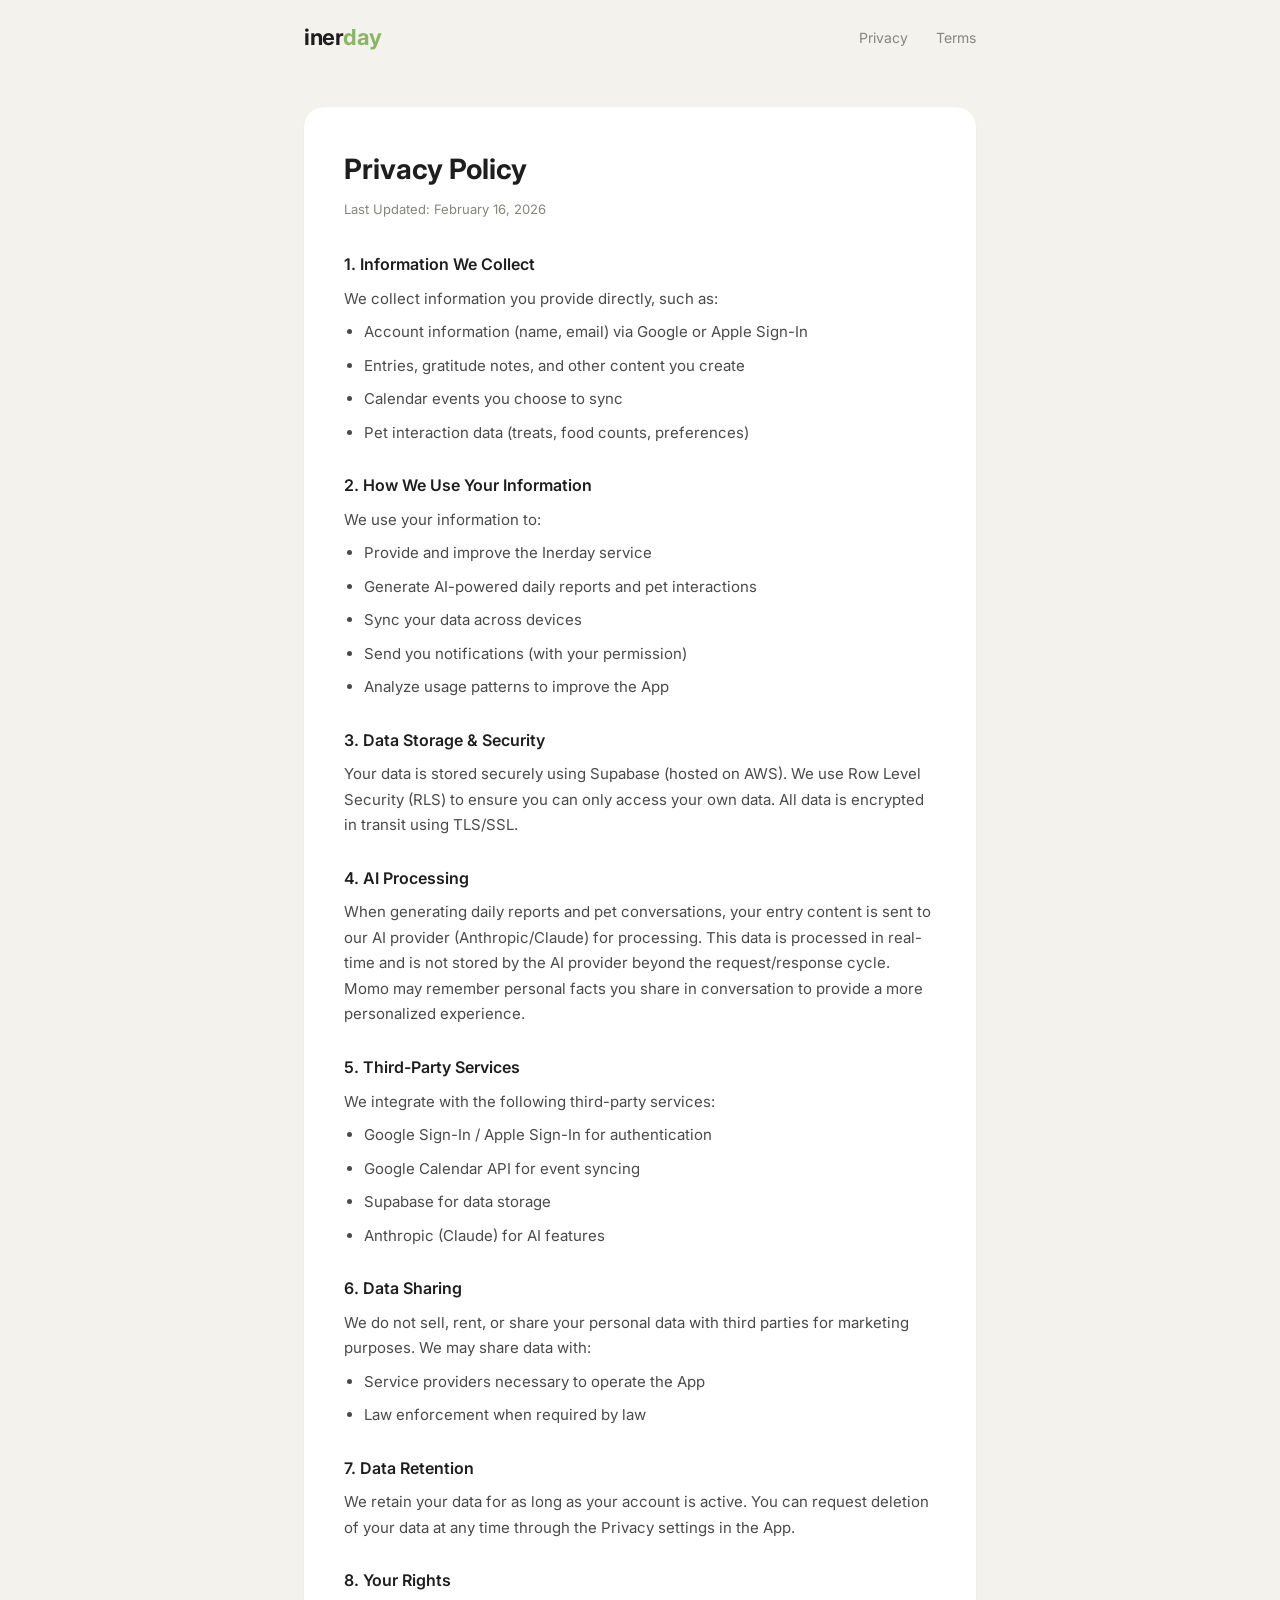
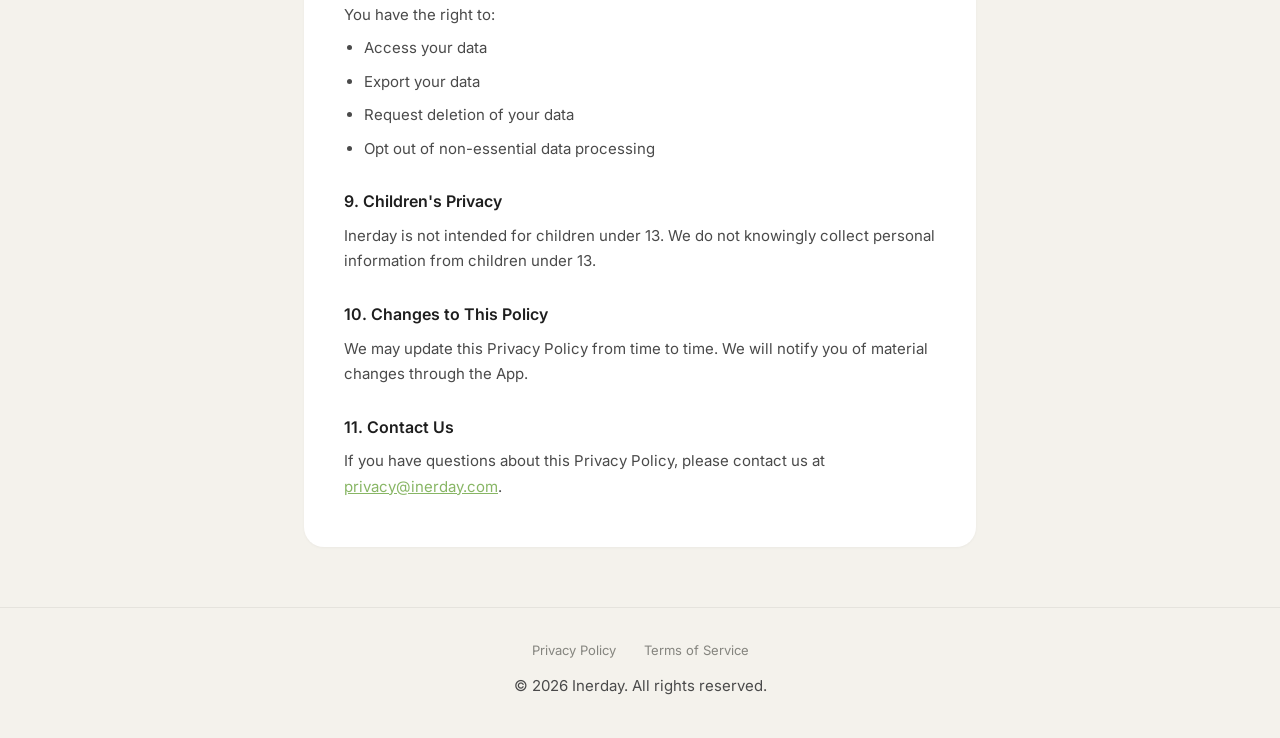
==== privacy.html @ 54167982 "3 html" ====
<!DOCTYPE html>
<html lang="en">
<head>
  <meta charset="UTF-8">
  <meta name="viewport" content="width=device-width, initial-scale=1.0">
  <title>Privacy Policy — Inerday</title>
  <link rel="preconnect" href="https://fonts.googleapis.com">
  <link rel="preconnect" href="https://fonts.gstatic.com" crossorigin>
  <link href="https://fonts.googleapis.com/css2?family=Inter:wght@400;500;600;700&display=swap" rel="stylesheet">
  <style>
    * { margin: 0; padding: 0; box-sizing: border-box; }
    body {
      font-family: 'Inter', -apple-system, BlinkMacSystemFont, sans-serif;
      background: #F4F2EC;
      color: #1E1E1E;
      line-height: 1.6;
    }
    .container { max-width: 720px; margin: 0 auto; padding: 0 24px; }
    nav {
      padding: 20px 0;
      display: flex;
      align-items: center;
      justify-content: space-between;
    }
    .logo {
      font-size: 22px;
      font-weight: 700;
      color: #1E1E1E;
      text-decoration: none;
      letter-spacing: -0.5px;
    }
    .logo span { color: #88B665; }
    nav a.nav-link {
      font-size: 14px;
      color: #85857F;
      text-decoration: none;
      margin-left: 24px;
      transition: color 0.2s;
    }
    nav a.nav-link:hover { color: #1E1E1E; }
    .content {
      background: #fff;
      border-radius: 20px;
      padding: 40px;
      margin: 32px 0 60px;
      box-shadow: 0 1px 3px rgba(0,0,0,0.04);
    }
    h1 {
      font-size: 28px;
      font-weight: 700;
      margin-bottom: 6px;
    }
    .updated {
      font-size: 13px;
      color: #85857F;
      margin-bottom: 32px;
    }
    h2 {
      font-size: 16px;
      font-weight: 600;
      margin-top: 28px;
      margin-bottom: 8px;
    }
    p, li {
      font-size: 15px;
      color: #4A4A4A;
      line-height: 1.7;
      margin-bottom: 8px;
    }
    ul {
      padding-left: 20px;
      margin-bottom: 8px;
    }
    footer {
      border-top: 1px solid #E5E3DD;
      padding: 32px 0;
      text-align: center;
      color: #85857F;
      font-size: 13px;
    }
    footer a {
      color: #85857F;
      text-decoration: none;
      margin: 0 12px;
      transition: color 0.2s;
    }
    footer a:hover { color: #1E1E1E; }
    .footer-links { margin-bottom: 12px; }
    @media (max-width: 600px) {
      .content { padding: 24px; }
      h1 { font-size: 24px; }
    }
  </style>
</head>
<body>
  <div class="container">
    <nav>
      <a href="/" class="logo">iner<span>day</span></a>
      <div>
        <a href="/privacy.html" class="nav-link">Privacy</a>
        <a href="/terms.html" class="nav-link">Terms</a>
      </div>
    </nav>

    <div class="content">
      <h1>Privacy Policy</h1>
      <p class="updated">Last Updated: February 16, 2026</p>

      <h2>1. Information We Collect</h2>
      <p>We collect information you provide directly, such as:</p>
      <ul>
        <li>Account information (name, email) via Google or Apple Sign-In</li>
        <li>Entries, gratitude notes, and other content you create</li>
        <li>Calendar events you choose to sync</li>
        <li>Pet interaction data (treats, food counts, preferences)</li>
      </ul>

      <h2>2. How We Use Your Information</h2>
      <p>We use your information to:</p>
      <ul>
        <li>Provide and improve the Inerday service</li>
        <li>Generate AI-powered daily reports and pet interactions</li>
        <li>Sync your data across devices</li>
        <li>Send you notifications (with your permission)</li>
        <li>Analyze usage patterns to improve the App</li>
      </ul>

      <h2>3. Data Storage &amp; Security</h2>
      <p>Your data is stored securely using Supabase (hosted on AWS). We use Row Level Security (RLS) to ensure you can only access your own data. All data is encrypted in transit using TLS/SSL.</p>

      <h2>4. AI Processing</h2>
      <p>When generating daily reports and pet conversations, your entry content is sent to our AI provider (Anthropic/Claude) for processing. This data is processed in real-time and is not stored by the AI provider beyond the request/response cycle. Momo may remember personal facts you share in conversation to provide a more personalized experience.</p>

      <h2>5. Third-Party Services</h2>
      <p>We integrate with the following third-party services:</p>
      <ul>
        <li>Google Sign-In / Apple Sign-In for authentication</li>
        <li>Google Calendar API for event syncing</li>
        <li>Supabase for data storage</li>
        <li>Anthropic (Claude) for AI features</li>
      </ul>

      <h2>6. Data Sharing</h2>
      <p>We do not sell, rent, or share your personal data with third parties for marketing purposes. We may share data with:</p>
      <ul>
        <li>Service providers necessary to operate the App</li>
        <li>Law enforcement when required by law</li>
      </ul>

      <h2>7. Data Retention</h2>
      <p>We retain your data for as long as your account is active. You can request deletion of your data at any time through the Privacy settings in the App.</p>

      <h2>8. Your Rights</h2>
      <p>You have the right to:</p>
      <ul>
        <li>Access your data</li>
        <li>Export your data</li>
        <li>Request deletion of your data</li>
        <li>Opt out of non-essential data processing</li>
      </ul>

      <h2>9. Children's Privacy</h2>
      <p>Inerday is not intended for children under 13. We do not knowingly collect personal information from children under 13.</p>

      <h2>10. Changes to This Policy</h2>
      <p>We may update this Privacy Policy from time to time. We will notify you of material changes through the App.</p>

      <h2>11. Contact Us</h2>
      <p>If you have questions about this Privacy Policy, please contact us at <a href="mailto:privacy@inerday.com" style="color:#88B665;">privacy@inerday.com</a>.</p>
    </div>
  </div>

  <footer>
    <div class="container">
      <div class="footer-links">
        <a href="/privacy.html">Privacy Policy</a>
        <a href="/terms.html">Terms of Service</a>
      </div>
      <p>&copy; 2026 Inerday. All rights reserved.</p>
    </div>
  </footer>
</body>
</html>
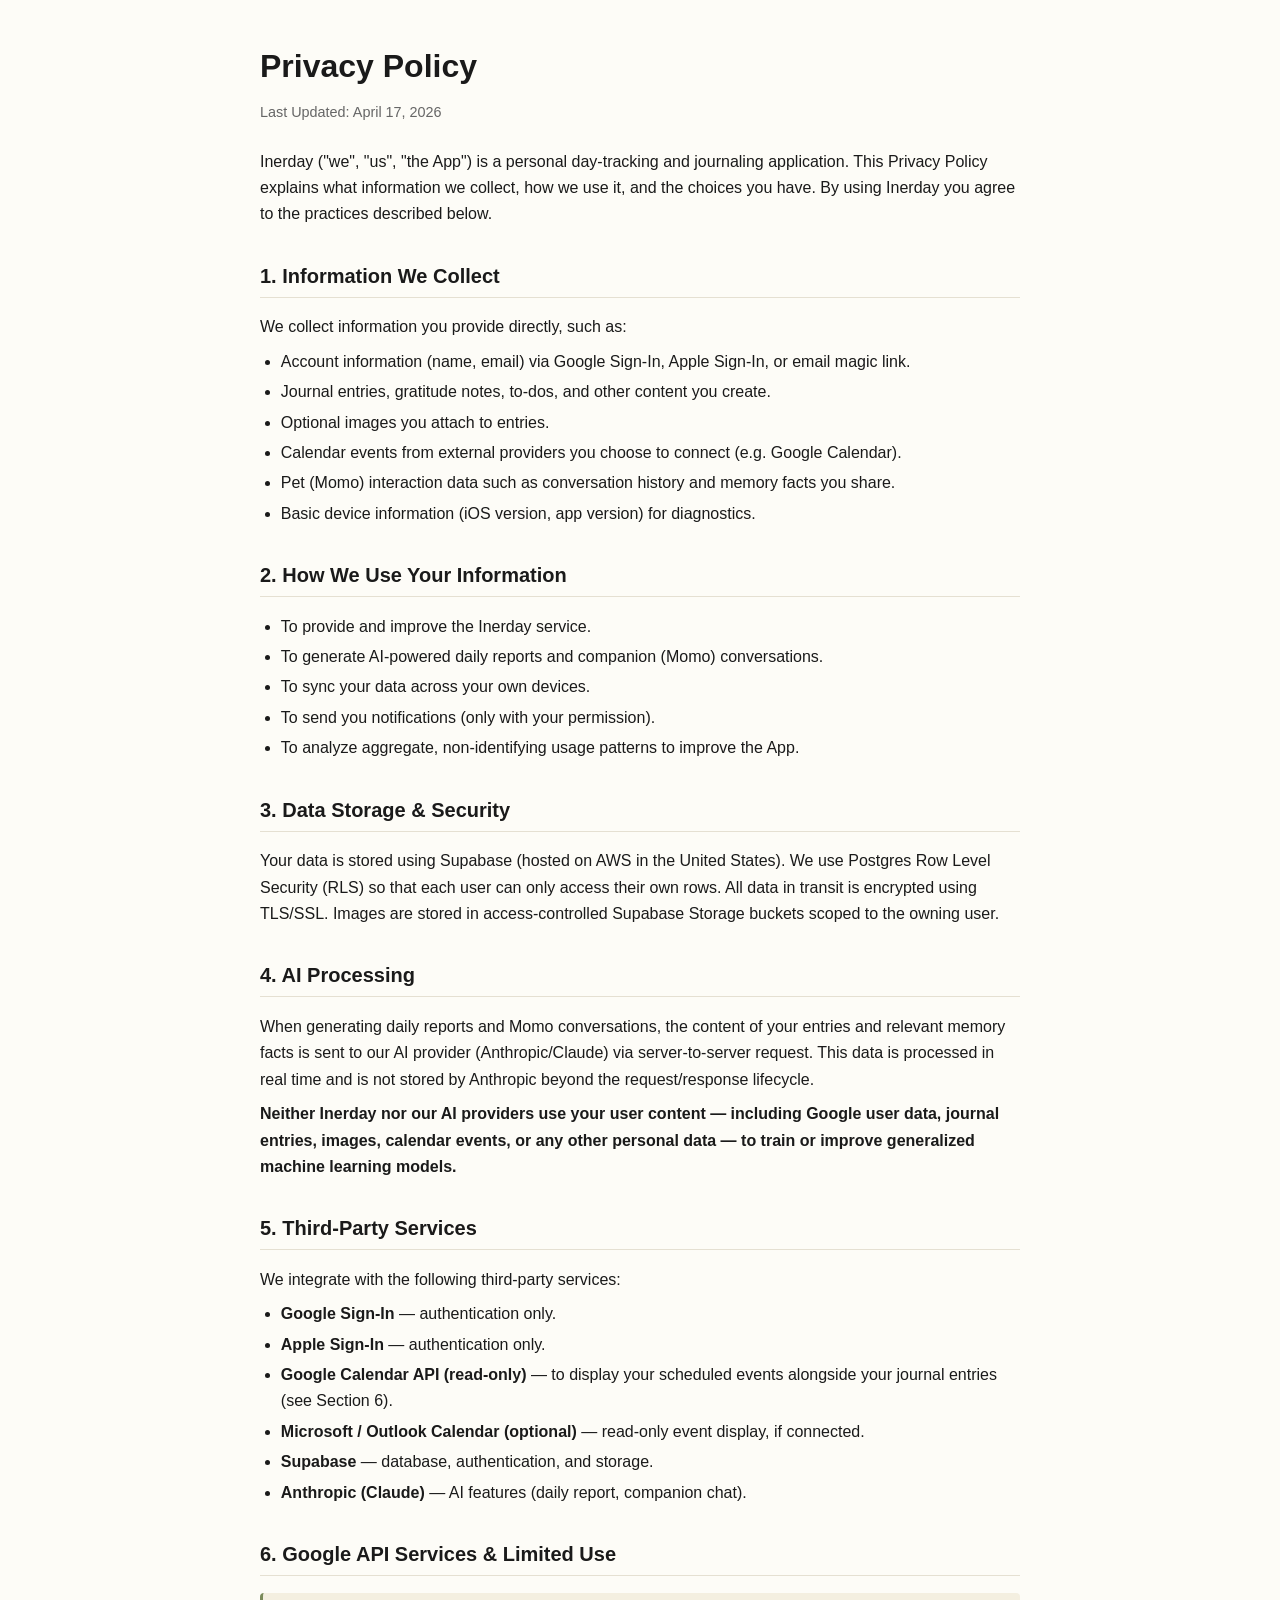
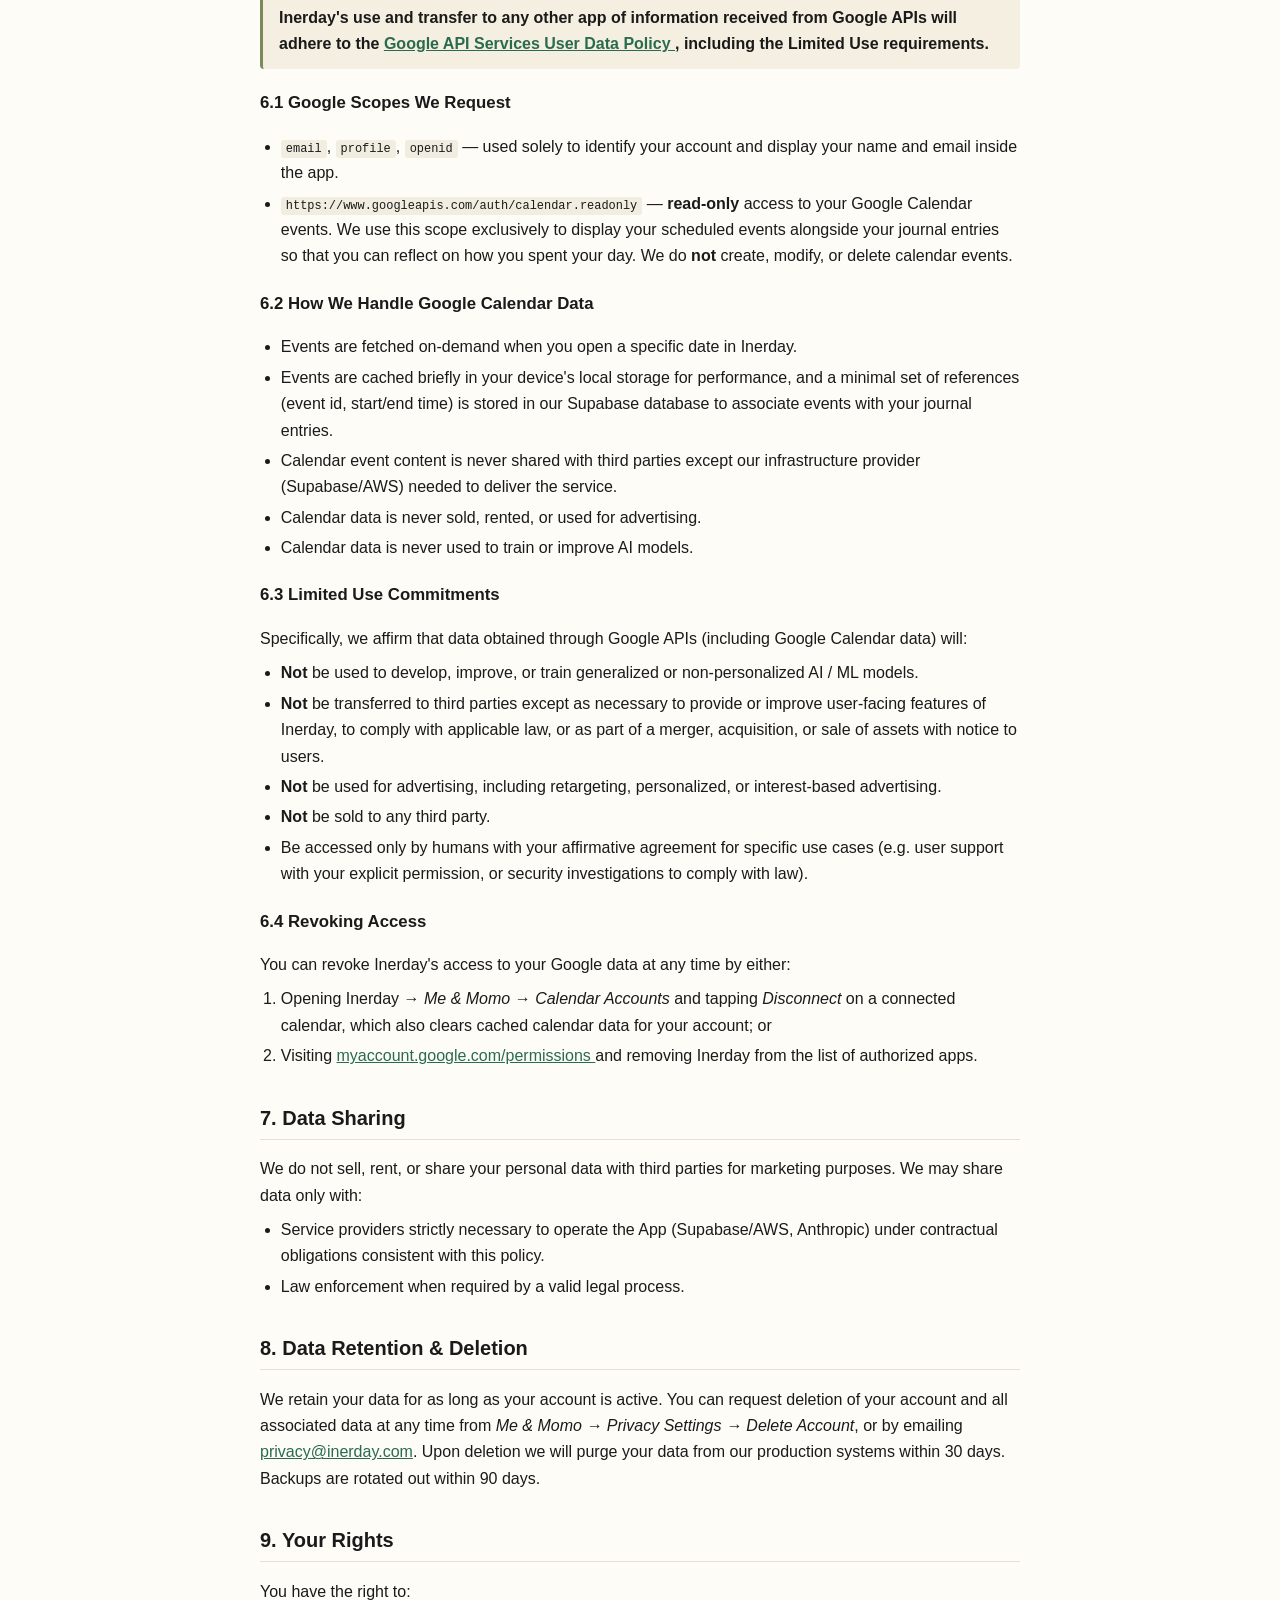
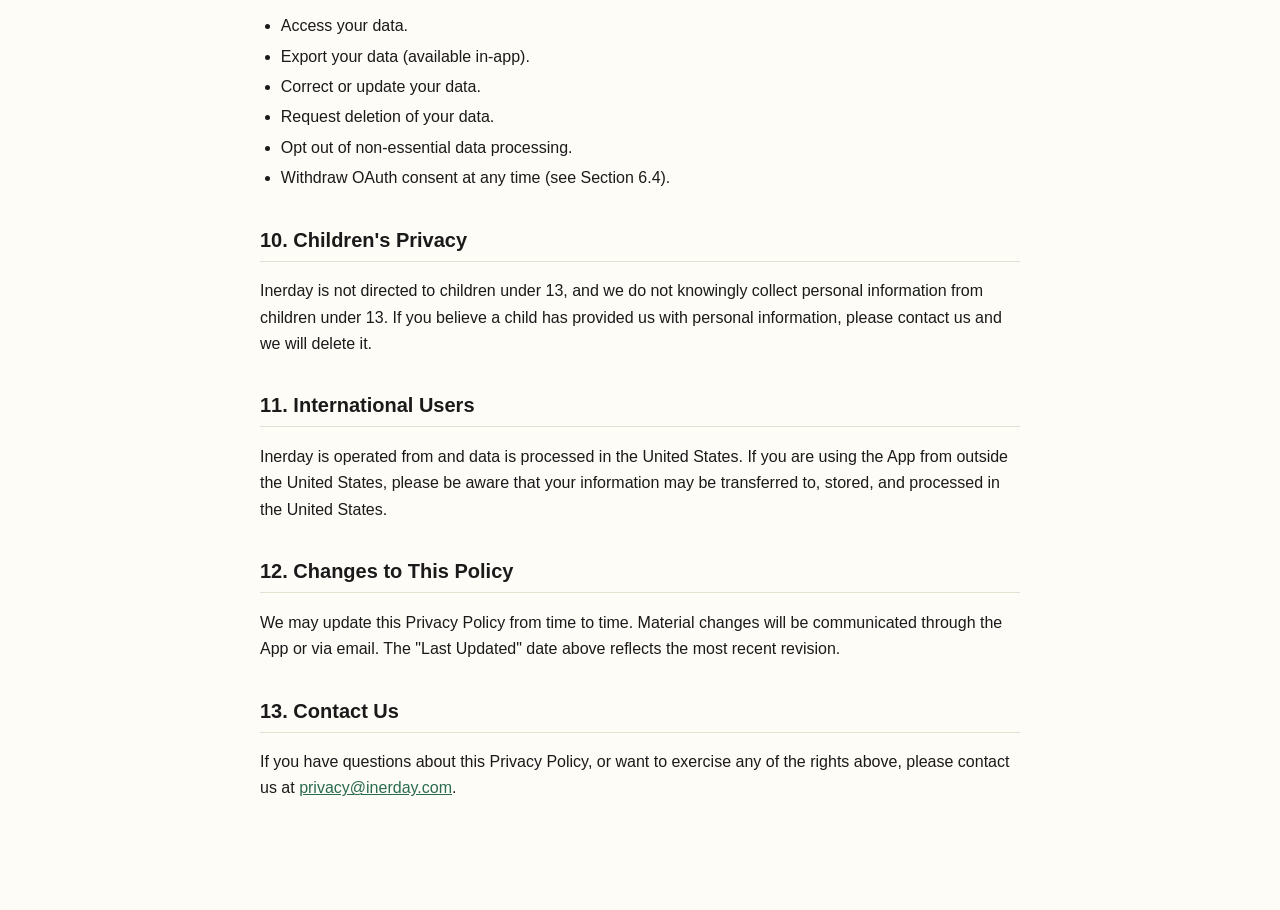
==== commit 7354a158: "Update privacy" ====
--- a/privacy.html
+++ b/privacy.html
@@ -1,183 +1,253 @@
 <!DOCTYPE html>
 <html lang="en">
 <head>
-  <meta charset="UTF-8">
-  <meta name="viewport" content="width=device-width, initial-scale=1.0">
+  <meta charset="UTF-8" />
+  <meta name="viewport" content="width=device-width, initial-scale=1.0" />
   <title>Privacy Policy — Inerday</title>
-  <link rel="preconnect" href="https://fonts.googleapis.com">
-  <link rel="preconnect" href="https://fonts.gstatic.com" crossorigin>
-  <link href="https://fonts.googleapis.com/css2?family=Inter:wght@400;500;600;700&display=swap" rel="stylesheet">
   <style>
-    * { margin: 0; padding: 0; box-sizing: border-box; }
     body {
-      font-family: 'Inter', -apple-system, BlinkMacSystemFont, sans-serif;
-      background: #F4F2EC;
-      color: #1E1E1E;
-      line-height: 1.6;
-    }
-    .container { max-width: 720px; margin: 0 auto; padding: 0 24px; }
-    nav {
-      padding: 20px 0;
-      display: flex;
-      align-items: center;
-      justify-content: space-between;
-    }
-    .logo {
-      font-size: 22px;
-      font-weight: 700;
-      color: #1E1E1E;
-      text-decoration: none;
-      letter-spacing: -0.5px;
-    }
-    .logo span { color: #88B665; }
-    nav a.nav-link {
-      font-size: 14px;
-      color: #85857F;
-      text-decoration: none;
-      margin-left: 24px;
-      transition: color 0.2s;
-    }
-    nav a.nav-link:hover { color: #1E1E1E; }
-    .content {
-      background: #fff;
-      border-radius: 20px;
-      padding: 40px;
-      margin: 32px 0 60px;
-      box-shadow: 0 1px 3px rgba(0,0,0,0.04);
+      font-family: -apple-system, BlinkMacSystemFont, "Segoe UI", Roboto, sans-serif;
+      max-width: 760px;
+      margin: 40px auto;
+      padding: 0 20px 60px;
+      line-height: 1.65;
+      color: #1a1a1a;
+      background: #fdfcf7;
     }
     h1 {
-      font-size: 28px;
-      font-weight: 700;
-      margin-bottom: 6px;
-    }
-    .updated {
-      font-size: 13px;
-      color: #85857F;
-      margin-bottom: 32px;
+      font-size: 2rem;
+      margin-bottom: 0.25rem;
     }
     h2 {
-      font-size: 16px;
-      font-weight: 600;
-      margin-top: 28px;
-      margin-bottom: 8px;
-    }
-    p, li {
-      font-size: 15px;
-      color: #4A4A4A;
-      line-height: 1.7;
-      margin-bottom: 8px;
-    }
-    ul {
-      padding-left: 20px;
-      margin-bottom: 8px;
-    }
-    footer {
-      border-top: 1px solid #E5E3DD;
-      padding: 32px 0;
-      text-align: center;
-      color: #85857F;
-      font-size: 13px;
-    }
-    footer a {
-      color: #85857F;
-      text-decoration: none;
-      margin: 0 12px;
-      transition: color 0.2s;
-    }
-    footer a:hover { color: #1E1E1E; }
-    .footer-links { margin-bottom: 12px; }
-    @media (max-width: 600px) {
-      .content { padding: 24px; }
-      h1 { font-size: 24px; }
+      font-size: 1.25rem;
+      margin-top: 2rem;
+      border-bottom: 1px solid #e5e0d2;
+      padding-bottom: 0.25rem;
+    }
+    h3 {
+      font-size: 1.05rem;
+      margin-top: 1.25rem;
+    }
+    p, ul, ol { margin: 0.5rem 0; }
+    ul, ol { padding-left: 1.3rem; }
+    li { margin: 0.25rem 0; }
+    code {
+      background: #f1ede0;
+      padding: 2px 5px;
+      border-radius: 3px;
+      font-size: 0.92em;
+    }
+    a { color: #2a6b4f; }
+    .meta {
+      color: #666;
+      font-size: 0.9rem;
+      margin-bottom: 1.5rem;
+    }
+    .callout {
+      background: #f4efe0;
+      border-left: 3px solid #7a8a5a;
+      padding: 0.75rem 1rem;
+      margin: 1rem 0;
+      border-radius: 4px;
     }
   </style>
 </head>
 <body>
-  <div class="container">
-    <nav>
-      <a href="/" class="logo">iner<span>day</span></a>
-      <div>
-        <a href="/privacy.html" class="nav-link">Privacy</a>
-        <a href="/terms.html" class="nav-link">Terms</a>
-      </div>
-    </nav>
-
-    <div class="content">
-      <h1>Privacy Policy</h1>
-      <p class="updated">Last Updated: February 16, 2026</p>
-
-      <h2>1. Information We Collect</h2>
-      <p>We collect information you provide directly, such as:</p>
-      <ul>
-        <li>Account information (name, email) via Google or Apple Sign-In</li>
-        <li>Entries, gratitude notes, and other content you create</li>
-        <li>Calendar events you choose to sync</li>
-        <li>Pet interaction data (treats, food counts, preferences)</li>
-      </ul>
-
-      <h2>2. How We Use Your Information</h2>
-      <p>We use your information to:</p>
-      <ul>
-        <li>Provide and improve the Inerday service</li>
-        <li>Generate AI-powered daily reports and pet interactions</li>
-        <li>Sync your data across devices</li>
-        <li>Send you notifications (with your permission)</li>
-        <li>Analyze usage patterns to improve the App</li>
-      </ul>
-
-      <h2>3. Data Storage &amp; Security</h2>
-      <p>Your data is stored securely using Supabase (hosted on AWS). We use Row Level Security (RLS) to ensure you can only access your own data. All data is encrypted in transit using TLS/SSL.</p>
-
-      <h2>4. AI Processing</h2>
-      <p>When generating daily reports and pet conversations, your entry content is sent to our AI provider (Anthropic/Claude) for processing. This data is processed in real-time and is not stored by the AI provider beyond the request/response cycle. Momo may remember personal facts you share in conversation to provide a more personalized experience.</p>
-
-      <h2>5. Third-Party Services</h2>
-      <p>We integrate with the following third-party services:</p>
-      <ul>
-        <li>Google Sign-In / Apple Sign-In for authentication</li>
-        <li>Google Calendar API for event syncing</li>
-        <li>Supabase for data storage</li>
-        <li>Anthropic (Claude) for AI features</li>
-      </ul>
-
-      <h2>6. Data Sharing</h2>
-      <p>We do not sell, rent, or share your personal data with third parties for marketing purposes. We may share data with:</p>
-      <ul>
-        <li>Service providers necessary to operate the App</li>
-        <li>Law enforcement when required by law</li>
-      </ul>
-
-      <h2>7. Data Retention</h2>
-      <p>We retain your data for as long as your account is active. You can request deletion of your data at any time through the Privacy settings in the App.</p>
-
-      <h2>8. Your Rights</h2>
-      <p>You have the right to:</p>
-      <ul>
-        <li>Access your data</li>
-        <li>Export your data</li>
-        <li>Request deletion of your data</li>
-        <li>Opt out of non-essential data processing</li>
-      </ul>
-
-      <h2>9. Children's Privacy</h2>
-      <p>Inerday is not intended for children under 13. We do not knowingly collect personal information from children under 13.</p>
-
-      <h2>10. Changes to This Policy</h2>
-      <p>We may update this Privacy Policy from time to time. We will notify you of material changes through the App.</p>
-
-      <h2>11. Contact Us</h2>
-      <p>If you have questions about this Privacy Policy, please contact us at <a href="mailto:privacy@inerday.com" style="color:#88B665;">privacy@inerday.com</a>.</p>
-    </div>
+
+  <h1>Privacy Policy</h1>
+  <p class="meta">Last Updated: April 17, 2026</p>
+
+  <p>
+    Inerday ("we", "us", "the App") is a personal day-tracking and journaling
+    application. This Privacy Policy explains what information we collect, how
+    we use it, and the choices you have. By using Inerday you agree to the
+    practices described below.
+  </p>
+
+  <h2>1. Information We Collect</h2>
+  <p>We collect information you provide directly, such as:</p>
+  <ul>
+    <li>Account information (name, email) via Google Sign-In, Apple Sign-In, or email magic link.</li>
+    <li>Journal entries, gratitude notes, to-dos, and other content you create.</li>
+    <li>Optional images you attach to entries.</li>
+    <li>Calendar events from external providers you choose to connect (e.g. Google Calendar).</li>
+    <li>Pet (Momo) interaction data such as conversation history and memory facts you share.</li>
+    <li>Basic device information (iOS version, app version) for diagnostics.</li>
+  </ul>
+
+  <h2>2. How We Use Your Information</h2>
+  <ul>
+    <li>To provide and improve the Inerday service.</li>
+    <li>To generate AI-powered daily reports and companion (Momo) conversations.</li>
+    <li>To sync your data across your own devices.</li>
+    <li>To send you notifications (only with your permission).</li>
+    <li>To analyze aggregate, non-identifying usage patterns to improve the App.</li>
+  </ul>
+
+  <h2>3. Data Storage &amp; Security</h2>
+  <p>
+    Your data is stored using Supabase (hosted on AWS in the United States). We
+    use Postgres Row Level Security (RLS) so that each user can only access
+    their own rows. All data in transit is encrypted using TLS/SSL. Images are
+    stored in access-controlled Supabase Storage buckets scoped to the owning
+    user.
+  </p>
+
+  <h2>4. AI Processing</h2>
+  <p>
+    When generating daily reports and Momo conversations, the content of your
+    entries and relevant memory facts is sent to our AI provider
+    (Anthropic/Claude) via server-to-server request. This data is processed in
+    real time and is not stored by Anthropic beyond the request/response
+    lifecycle.
+  </p>
+  <p>
+    <strong>
+      Neither Inerday nor our AI providers use your user content
+      &mdash; including Google user data, journal entries, images, calendar
+      events, or any other personal data &mdash; to train or improve
+      generalized machine learning models.
+    </strong>
+  </p>
+
+  <h2>5. Third-Party Services</h2>
+  <p>We integrate with the following third-party services:</p>
+  <ul>
+    <li><strong>Google Sign-In</strong> &mdash; authentication only.</li>
+    <li><strong>Apple Sign-In</strong> &mdash; authentication only.</li>
+    <li><strong>Google Calendar API (read-only)</strong> &mdash; to display your
+      scheduled events alongside your journal entries (see Section 6).</li>
+    <li><strong>Microsoft / Outlook Calendar (optional)</strong> &mdash;
+      read-only event display, if connected.</li>
+    <li><strong>Supabase</strong> &mdash; database, authentication, and storage.</li>
+    <li><strong>Anthropic (Claude)</strong> &mdash; AI features (daily report,
+      companion chat).</li>
+  </ul>
+
+  <h2>6. Google API Services &amp; Limited Use</h2>
+
+  <div class="callout">
+    <strong>
+      Inerday's use and transfer to any other app of information received from
+      Google APIs will adhere to the
+      <a href="https://developers.google.com/terms/api-services-user-data-policy"
+         target="_blank" rel="noopener">
+        Google API Services User Data Policy
+      </a>, including the Limited Use requirements.
+    </strong>
   </div>
 
-  <footer>
-    <div class="container">
-      <div class="footer-links">
-        <a href="/privacy.html">Privacy Policy</a>
-        <a href="/terms.html">Terms of Service</a>
-      </div>
-      <p>&copy; 2026 Inerday. All rights reserved.</p>
-    </div>
-  </footer>
+  <h3>6.1 Google Scopes We Request</h3>
+  <ul>
+    <li>
+      <code>email</code>, <code>profile</code>, <code>openid</code> &mdash;
+      used solely to identify your account and display your name and email
+      inside the app.
+    </li>
+    <li>
+      <code>https://www.googleapis.com/auth/calendar.readonly</code> &mdash;
+      <strong>read-only</strong> access to your Google Calendar events. We
+      use this scope exclusively to display your scheduled events alongside
+      your journal entries so that you can reflect on how you spent your day.
+      We do <strong>not</strong> create, modify, or delete calendar events.
+    </li>
+  </ul>
+
+  <h3>6.2 How We Handle Google Calendar Data</h3>
+  <ul>
+    <li>Events are fetched on-demand when you open a specific date in Inerday.</li>
+    <li>Events are cached briefly in your device's local storage for performance, and a minimal set of references (event id, start/end time) is stored in our Supabase database to associate events with your journal entries.</li>
+    <li>Calendar event content is never shared with third parties except our infrastructure provider (Supabase/AWS) needed to deliver the service.</li>
+    <li>Calendar data is never sold, rented, or used for advertising.</li>
+    <li>Calendar data is never used to train or improve AI models.</li>
+  </ul>
+
+  <h3>6.3 Limited Use Commitments</h3>
+  <p>
+    Specifically, we affirm that data obtained through Google APIs (including
+    Google Calendar data) will:
+  </p>
+  <ul>
+    <li><strong>Not</strong> be used to develop, improve, or train generalized or non-personalized AI / ML models.</li>
+    <li><strong>Not</strong> be transferred to third parties except as necessary to provide or improve user-facing features of Inerday, to comply with applicable law, or as part of a merger, acquisition, or sale of assets with notice to users.</li>
+    <li><strong>Not</strong> be used for advertising, including retargeting, personalized, or interest-based advertising.</li>
+    <li><strong>Not</strong> be sold to any third party.</li>
+    <li>Be accessed only by humans with your affirmative agreement for specific use cases (e.g. user support with your explicit permission, or security investigations to comply with law).</li>
+  </ul>
+
+  <h3>6.4 Revoking Access</h3>
+  <p>You can revoke Inerday's access to your Google data at any time by either:</p>
+  <ol>
+    <li>Opening Inerday &rarr; <em>Me &amp; Momo</em> &rarr; <em>Calendar Accounts</em> and tapping <em>Disconnect</em> on a connected calendar, which also clears cached calendar data for your account; or</li>
+    <li>Visiting
+      <a href="https://myaccount.google.com/permissions" target="_blank" rel="noopener">
+        myaccount.google.com/permissions
+      </a>
+      and removing Inerday from the list of authorized apps.
+    </li>
+  </ol>
+
+  <h2>7. Data Sharing</h2>
+  <p>
+    We do not sell, rent, or share your personal data with third parties for
+    marketing purposes. We may share data only with:
+  </p>
+  <ul>
+    <li>Service providers strictly necessary to operate the App (Supabase/AWS, Anthropic) under contractual obligations consistent with this policy.</li>
+    <li>Law enforcement when required by a valid legal process.</li>
+  </ul>
+
+  <h2>8. Data Retention &amp; Deletion</h2>
+  <p>
+    We retain your data for as long as your account is active. You can request
+    deletion of your account and all associated data at any time from
+    <em>Me &amp; Momo &rarr; Privacy Settings &rarr; Delete Account</em>, or by
+    emailing
+    <a href="mailto:privacy@inerday.com">privacy@inerday.com</a>.
+    Upon deletion we will purge your data from our production systems within
+    30 days. Backups are rotated out within 90 days.
+  </p>
+
+  <h2>9. Your Rights</h2>
+  <p>You have the right to:</p>
+  <ul>
+    <li>Access your data.</li>
+    <li>Export your data (available in-app).</li>
+    <li>Correct or update your data.</li>
+    <li>Request deletion of your data.</li>
+    <li>Opt out of non-essential data processing.</li>
+    <li>Withdraw OAuth consent at any time (see Section 6.4).</li>
+  </ul>
+
+  <h2>10. Children's Privacy</h2>
+  <p>
+    Inerday is not directed to children under 13, and we do not knowingly
+    collect personal information from children under 13. If you believe a
+    child has provided us with personal information, please contact us and we
+    will delete it.
+  </p>
+
+  <h2>11. International Users</h2>
+  <p>
+    Inerday is operated from and data is processed in the United States. If
+    you are using the App from outside the United States, please be aware that
+    your information may be transferred to, stored, and processed in the
+    United States.
+  </p>
+
+  <h2>12. Changes to This Policy</h2>
+  <p>
+    We may update this Privacy Policy from time to time. Material changes will
+    be communicated through the App or via email. The "Last Updated" date
+    above reflects the most recent revision.
+  </p>
+
+  <h2>13. Contact Us</h2>
+  <p>
+    If you have questions about this Privacy Policy, or want to exercise any
+    of the rights above, please contact us at
+    <a href="mailto:privacy@inerday.com">privacy@inerday.com</a>.
+  </p>
+
 </body>
-</html>
+</html>
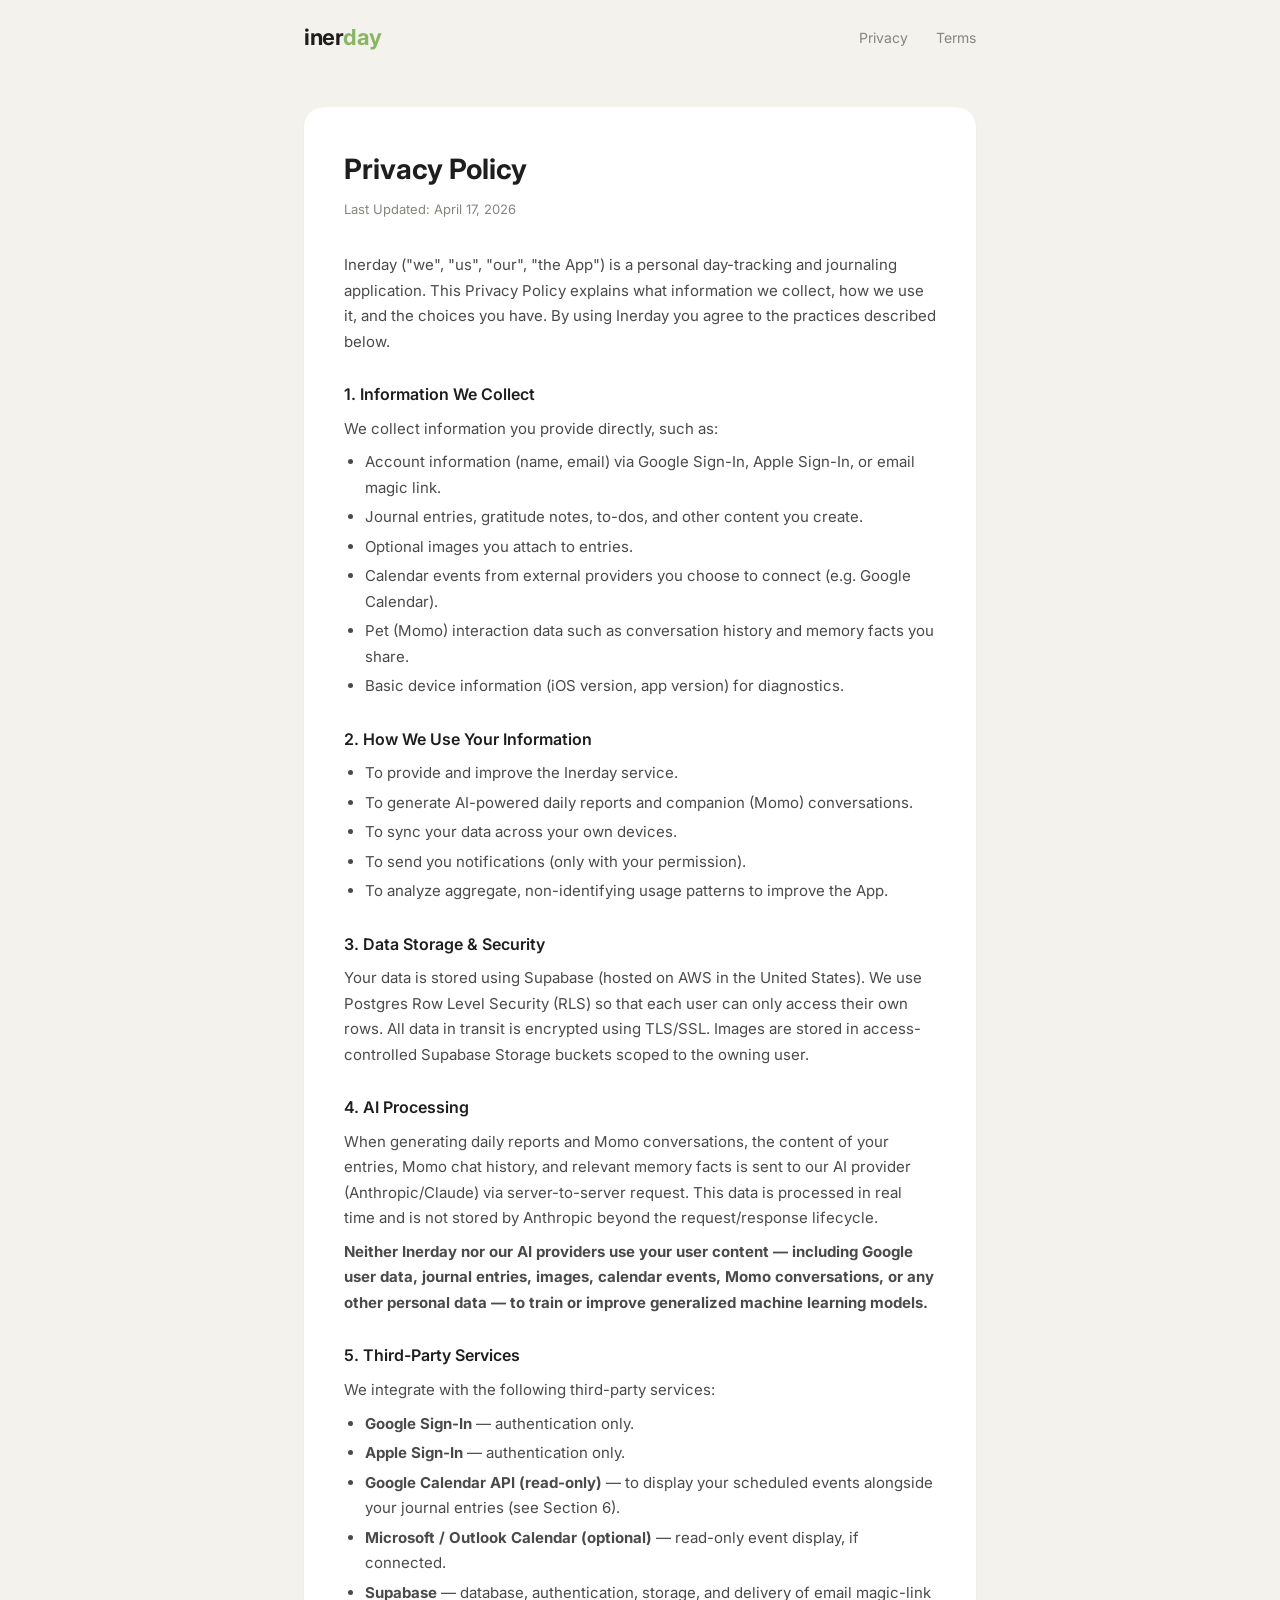
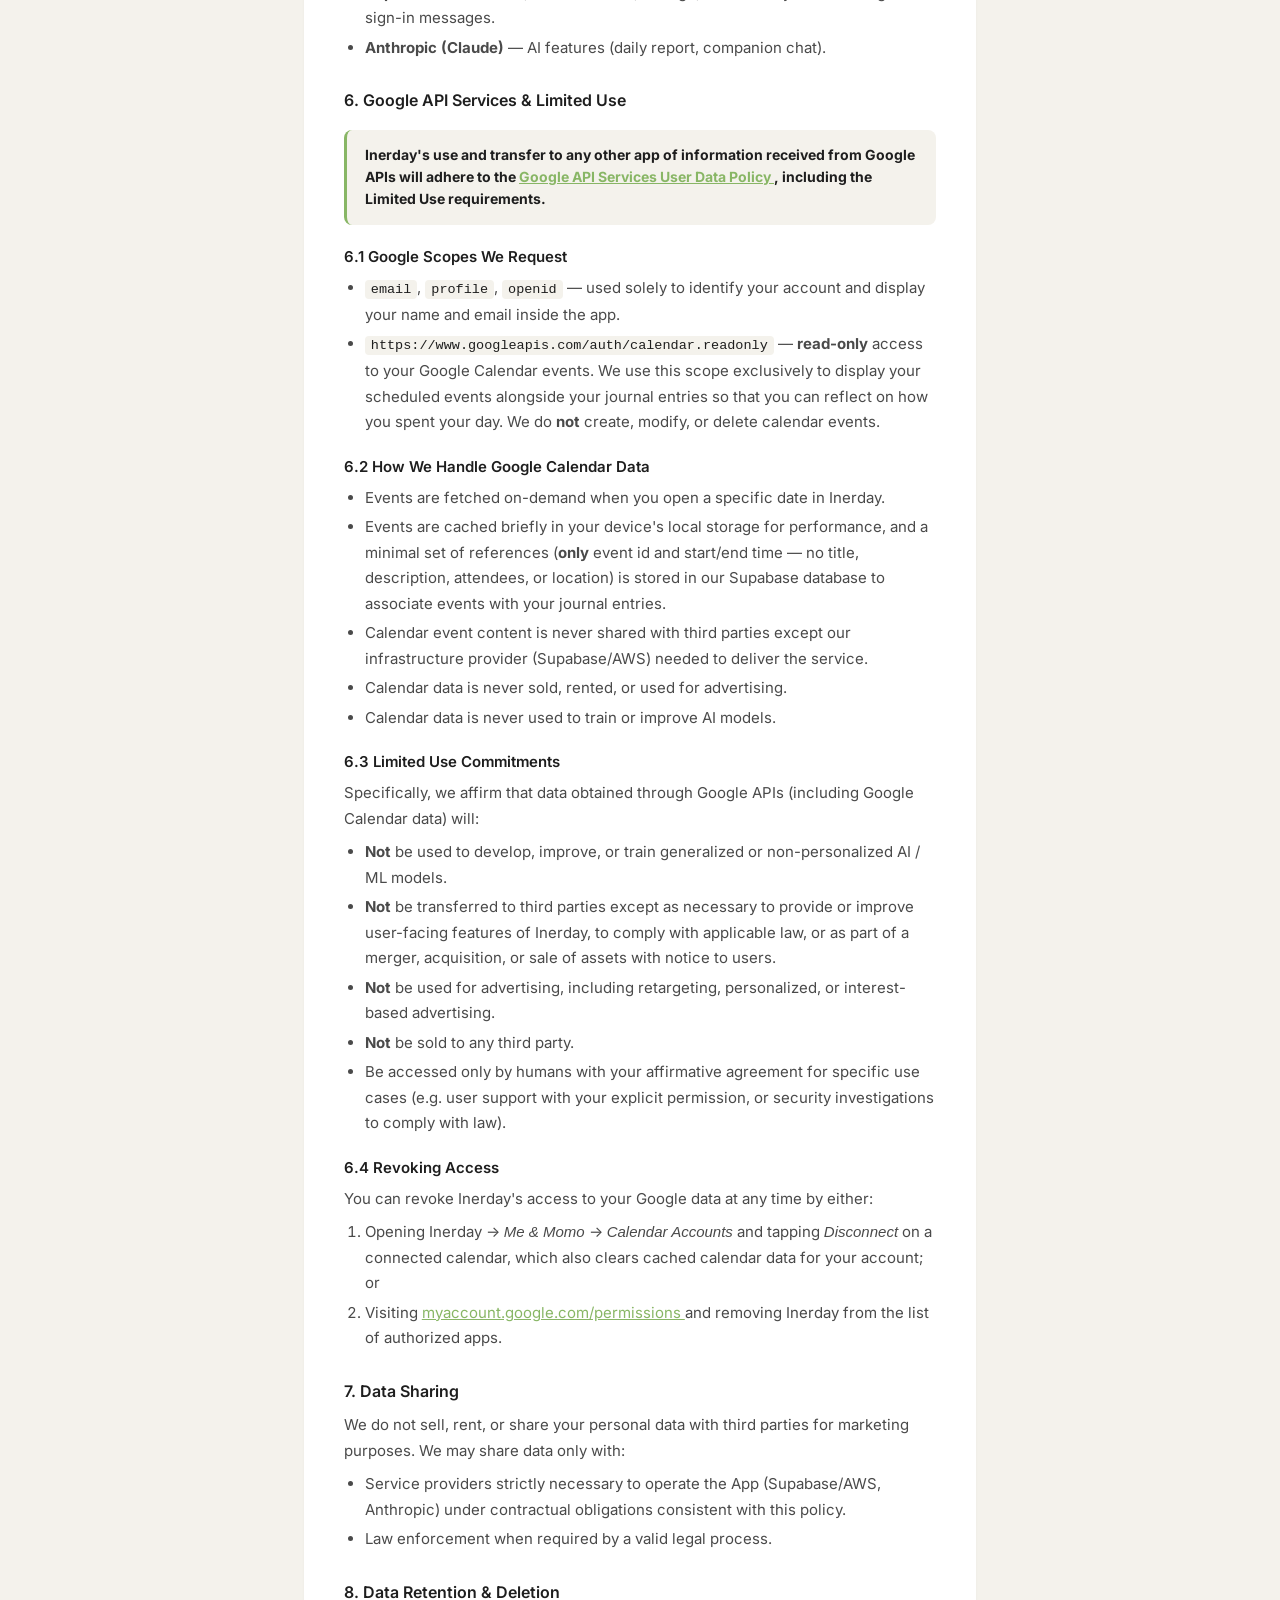
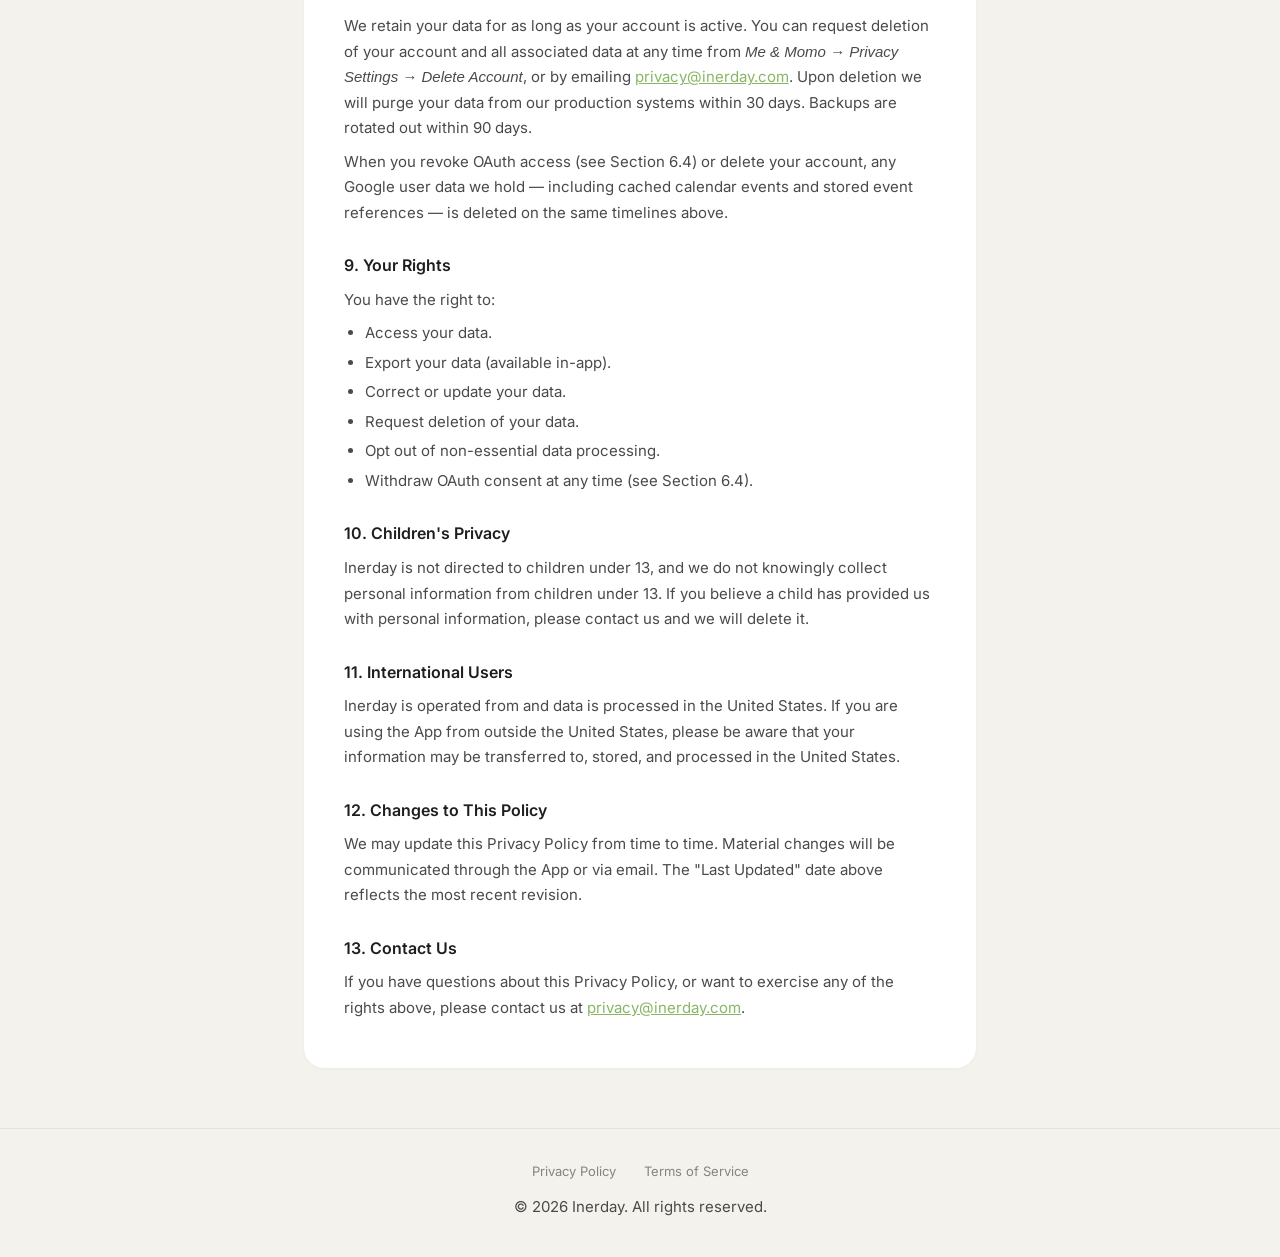
==== commit b0c1f020: "Restyle privacy page to match site design Align privacy.html with the shared nav, content card, and " ====
--- a/privacy.html
+++ b/privacy.html
@@ -1,253 +1,349 @@
 <!DOCTYPE html>
 <html lang="en">
 <head>
-  <meta charset="UTF-8" />
-  <meta name="viewport" content="width=device-width, initial-scale=1.0" />
+  <meta charset="UTF-8">
+  <meta name="viewport" content="width=device-width, initial-scale=1.0">
   <title>Privacy Policy — Inerday</title>
+  <meta name="description" content="Inerday's Privacy Policy, including our Google API Services Limited Use disclosure.">
+  <link rel="preconnect" href="https://fonts.googleapis.com">
+  <link rel="preconnect" href="https://fonts.gstatic.com" crossorigin>
+  <link href="https://fonts.googleapis.com/css2?family=Inter:wght@400;500;600;700&display=swap" rel="stylesheet">
   <style>
+    * { margin: 0; padding: 0; box-sizing: border-box; }
     body {
-      font-family: -apple-system, BlinkMacSystemFont, "Segoe UI", Roboto, sans-serif;
-      max-width: 760px;
-      margin: 40px auto;
-      padding: 0 20px 60px;
-      line-height: 1.65;
-      color: #1a1a1a;
-      background: #fdfcf7;
+      font-family: 'Inter', -apple-system, BlinkMacSystemFont, sans-serif;
+      background: #F4F2EC;
+      color: #1E1E1E;
+      line-height: 1.6;
+    }
+    .container { max-width: 720px; margin: 0 auto; padding: 0 24px; }
+    nav {
+      padding: 20px 0;
+      display: flex;
+      align-items: center;
+      justify-content: space-between;
+    }
+    .logo {
+      font-size: 22px;
+      font-weight: 700;
+      color: #1E1E1E;
+      text-decoration: none;
+      letter-spacing: -0.5px;
+    }
+    .logo span { color: #88B665; }
+    nav a.nav-link {
+      font-size: 14px;
+      color: #85857F;
+      text-decoration: none;
+      margin-left: 24px;
+      transition: color 0.2s;
+    }
+    nav a.nav-link:hover { color: #1E1E1E; }
+    .content {
+      background: #fff;
+      border-radius: 20px;
+      padding: 40px;
+      margin: 32px 0 60px;
+      box-shadow: 0 1px 3px rgba(0,0,0,0.04);
     }
     h1 {
-      font-size: 2rem;
-      margin-bottom: 0.25rem;
+      font-size: 28px;
+      font-weight: 700;
+      margin-bottom: 6px;
+    }
+    .updated {
+      font-size: 13px;
+      color: #85857F;
+      margin-bottom: 32px;
     }
     h2 {
-      font-size: 1.25rem;
-      margin-top: 2rem;
-      border-bottom: 1px solid #e5e0d2;
-      padding-bottom: 0.25rem;
+      font-size: 16px;
+      font-weight: 600;
+      margin-top: 28px;
+      margin-bottom: 8px;
     }
     h3 {
-      font-size: 1.05rem;
-      margin-top: 1.25rem;
-    }
-    p, ul, ol { margin: 0.5rem 0; }
-    ul, ol { padding-left: 1.3rem; }
-    li { margin: 0.25rem 0; }
+      font-size: 15px;
+      font-weight: 600;
+      margin-top: 20px;
+      margin-bottom: 6px;
+      color: #1E1E1E;
+    }
+    p {
+      font-size: 15px;
+      color: #4A4A4A;
+      line-height: 1.7;
+      margin-bottom: 8px;
+    }
+    ul, ol {
+      font-size: 15px;
+      color: #4A4A4A;
+      line-height: 1.7;
+      padding-left: 1.3rem;
+      margin-bottom: 8px;
+    }
+    li { margin: 4px 0; }
+    a { color: #88B665; }
     code {
-      background: #f1ede0;
-      padding: 2px 5px;
-      border-radius: 3px;
-      font-size: 0.92em;
-    }
-    a { color: #2a6b4f; }
-    .meta {
-      color: #666;
-      font-size: 0.9rem;
-      margin-bottom: 1.5rem;
+      background: #F4F2EC;
+      padding: 2px 6px;
+      border-radius: 4px;
+      font-size: 0.9em;
+      color: #1E1E1E;
     }
     .callout {
-      background: #f4efe0;
-      border-left: 3px solid #7a8a5a;
-      padding: 0.75rem 1rem;
-      margin: 1rem 0;
-      border-radius: 4px;
+      background: #F4F2EC;
+      border-left: 3px solid #88B665;
+      padding: 14px 18px;
+      margin: 16px 0;
+      border-radius: 8px;
+      font-size: 14px;
+      color: #1E1E1E;
+      line-height: 1.6;
+    }
+    footer {
+      border-top: 1px solid #E5E3DD;
+      padding: 32px 0;
+      text-align: center;
+      color: #85857F;
+      font-size: 13px;
+    }
+    footer a {
+      color: #85857F;
+      text-decoration: none;
+      margin: 0 12px;
+      transition: color 0.2s;
+    }
+    footer a:hover { color: #1E1E1E; }
+    .footer-links { margin-bottom: 12px; }
+    @media (max-width: 600px) {
+      .content { padding: 24px; }
+      h1 { font-size: 24px; }
     }
   </style>
 </head>
 <body>
-
-  <h1>Privacy Policy</h1>
-  <p class="meta">Last Updated: April 17, 2026</p>
-
-  <p>
-    Inerday ("we", "us", "the App") is a personal day-tracking and journaling
-    application. This Privacy Policy explains what information we collect, how
-    we use it, and the choices you have. By using Inerday you agree to the
-    practices described below.
-  </p>
-
-  <h2>1. Information We Collect</h2>
-  <p>We collect information you provide directly, such as:</p>
-  <ul>
-    <li>Account information (name, email) via Google Sign-In, Apple Sign-In, or email magic link.</li>
-    <li>Journal entries, gratitude notes, to-dos, and other content you create.</li>
-    <li>Optional images you attach to entries.</li>
-    <li>Calendar events from external providers you choose to connect (e.g. Google Calendar).</li>
-    <li>Pet (Momo) interaction data such as conversation history and memory facts you share.</li>
-    <li>Basic device information (iOS version, app version) for diagnostics.</li>
-  </ul>
-
-  <h2>2. How We Use Your Information</h2>
-  <ul>
-    <li>To provide and improve the Inerday service.</li>
-    <li>To generate AI-powered daily reports and companion (Momo) conversations.</li>
-    <li>To sync your data across your own devices.</li>
-    <li>To send you notifications (only with your permission).</li>
-    <li>To analyze aggregate, non-identifying usage patterns to improve the App.</li>
-  </ul>
-
-  <h2>3. Data Storage &amp; Security</h2>
-  <p>
-    Your data is stored using Supabase (hosted on AWS in the United States). We
-    use Postgres Row Level Security (RLS) so that each user can only access
-    their own rows. All data in transit is encrypted using TLS/SSL. Images are
-    stored in access-controlled Supabase Storage buckets scoped to the owning
-    user.
-  </p>
-
-  <h2>4. AI Processing</h2>
-  <p>
-    When generating daily reports and Momo conversations, the content of your
-    entries and relevant memory facts is sent to our AI provider
-    (Anthropic/Claude) via server-to-server request. This data is processed in
-    real time and is not stored by Anthropic beyond the request/response
-    lifecycle.
-  </p>
-  <p>
-    <strong>
-      Neither Inerday nor our AI providers use your user content
-      &mdash; including Google user data, journal entries, images, calendar
-      events, or any other personal data &mdash; to train or improve
-      generalized machine learning models.
-    </strong>
-  </p>
-
-  <h2>5. Third-Party Services</h2>
-  <p>We integrate with the following third-party services:</p>
-  <ul>
-    <li><strong>Google Sign-In</strong> &mdash; authentication only.</li>
-    <li><strong>Apple Sign-In</strong> &mdash; authentication only.</li>
-    <li><strong>Google Calendar API (read-only)</strong> &mdash; to display your
-      scheduled events alongside your journal entries (see Section 6).</li>
-    <li><strong>Microsoft / Outlook Calendar (optional)</strong> &mdash;
-      read-only event display, if connected.</li>
-    <li><strong>Supabase</strong> &mdash; database, authentication, and storage.</li>
-    <li><strong>Anthropic (Claude)</strong> &mdash; AI features (daily report,
-      companion chat).</li>
-  </ul>
-
-  <h2>6. Google API Services &amp; Limited Use</h2>
-
-  <div class="callout">
-    <strong>
-      Inerday's use and transfer to any other app of information received from
-      Google APIs will adhere to the
-      <a href="https://developers.google.com/terms/api-services-user-data-policy"
-         target="_blank" rel="noopener">
-        Google API Services User Data Policy
-      </a>, including the Limited Use requirements.
-    </strong>
+  <div class="container">
+    <nav>
+      <a href="/" class="logo">iner<span>day</span></a>
+      <div>
+        <a href="/privacy.html" class="nav-link">Privacy</a>
+        <a href="/terms.html" class="nav-link">Terms</a>
+      </div>
+    </nav>
+
+    <div class="content">
+      <h1>Privacy Policy</h1>
+      <p class="updated">Last Updated: April 17, 2026</p>
+
+      <p>
+        Inerday ("we", "us", "our", "the App") is a personal day-tracking and
+        journaling application. This Privacy Policy explains what information
+        we collect, how we use it, and the choices you have. By using Inerday
+        you agree to the practices described below.
+      </p>
+
+      <h2>1. Information We Collect</h2>
+      <p>We collect information you provide directly, such as:</p>
+      <ul>
+        <li>Account information (name, email) via Google Sign-In, Apple Sign-In, or email magic link.</li>
+        <li>Journal entries, gratitude notes, to-dos, and other content you create.</li>
+        <li>Optional images you attach to entries.</li>
+        <li>Calendar events from external providers you choose to connect (e.g. Google Calendar).</li>
+        <li>Pet (Momo) interaction data such as conversation history and memory facts you share.</li>
+        <li>Basic device information (iOS version, app version) for diagnostics.</li>
+      </ul>
+
+      <h2>2. How We Use Your Information</h2>
+      <ul>
+        <li>To provide and improve the Inerday service.</li>
+        <li>To generate AI-powered daily reports and companion (Momo) conversations.</li>
+        <li>To sync your data across your own devices.</li>
+        <li>To send you notifications (only with your permission).</li>
+        <li>To analyze aggregate, non-identifying usage patterns to improve the App.</li>
+      </ul>
+
+      <h2>3. Data Storage &amp; Security</h2>
+      <p>
+        Your data is stored using Supabase (hosted on AWS in the United States). We
+        use Postgres Row Level Security (RLS) so that each user can only access
+        their own rows. All data in transit is encrypted using TLS/SSL. Images are
+        stored in access-controlled Supabase Storage buckets scoped to the owning
+        user.
+      </p>
+
+      <h2>4. AI Processing</h2>
+      <p>
+        When generating daily reports and Momo conversations, the content of your
+        entries, Momo chat history, and relevant memory facts is sent to our AI
+        provider (Anthropic/Claude) via server-to-server request. This data is
+        processed in real time and is not stored by Anthropic beyond the
+        request/response lifecycle.
+      </p>
+      <p>
+        <strong>
+          Neither Inerday nor our AI providers use your user content
+          &mdash; including Google user data, journal entries, images, calendar
+          events, Momo conversations, or any other personal data &mdash; to
+          train or improve generalized machine learning models.
+        </strong>
+      </p>
+
+      <h2>5. Third-Party Services</h2>
+      <p>We integrate with the following third-party services:</p>
+      <ul>
+        <li><strong>Google Sign-In</strong> &mdash; authentication only.</li>
+        <li><strong>Apple Sign-In</strong> &mdash; authentication only.</li>
+        <li><strong>Google Calendar API (read-only)</strong> &mdash; to display your
+          scheduled events alongside your journal entries (see Section 6).</li>
+        <li><strong>Microsoft / Outlook Calendar (optional)</strong> &mdash;
+          read-only event display, if connected.</li>
+        <li><strong>Supabase</strong> &mdash; database, authentication, storage, and
+          delivery of email magic-link sign-in messages.</li>
+        <li><strong>Anthropic (Claude)</strong> &mdash; AI features (daily report,
+          companion chat).</li>
+      </ul>
+
+      <h2>6. Google API Services &amp; Limited Use</h2>
+
+      <div class="callout">
+        <strong>
+          Inerday's use and transfer to any other app of information received from
+          Google APIs will adhere to the
+          <a href="https://developers.google.com/terms/api-services-user-data-policy"
+             target="_blank" rel="noopener">
+            Google API Services User Data Policy
+          </a>, including the Limited Use requirements.
+        </strong>
+      </div>
+
+      <h3>6.1 Google Scopes We Request</h3>
+      <ul>
+        <li>
+          <code>email</code>, <code>profile</code>, <code>openid</code> &mdash;
+          used solely to identify your account and display your name and email
+          inside the app.
+        </li>
+        <li>
+          <code>https://www.googleapis.com/auth/calendar.readonly</code> &mdash;
+          <strong>read-only</strong> access to your Google Calendar events. We
+          use this scope exclusively to display your scheduled events alongside
+          your journal entries so that you can reflect on how you spent your day.
+          We do <strong>not</strong> create, modify, or delete calendar events.
+        </li>
+      </ul>
+
+      <h3>6.2 How We Handle Google Calendar Data</h3>
+      <ul>
+        <li>Events are fetched on-demand when you open a specific date in Inerday.</li>
+        <li>Events are cached briefly in your device's local storage for performance, and a minimal set of references (<strong>only</strong> event id and start/end time &mdash; no title, description, attendees, or location) is stored in our Supabase database to associate events with your journal entries.</li>
+        <li>Calendar event content is never shared with third parties except our infrastructure provider (Supabase/AWS) needed to deliver the service.</li>
+        <li>Calendar data is never sold, rented, or used for advertising.</li>
+        <li>Calendar data is never used to train or improve AI models.</li>
+      </ul>
+
+      <h3>6.3 Limited Use Commitments</h3>
+      <p>
+        Specifically, we affirm that data obtained through Google APIs (including
+        Google Calendar data) will:
+      </p>
+      <ul>
+        <li><strong>Not</strong> be used to develop, improve, or train generalized or non-personalized AI / ML models.</li>
+        <li><strong>Not</strong> be transferred to third parties except as necessary to provide or improve user-facing features of Inerday, to comply with applicable law, or as part of a merger, acquisition, or sale of assets with notice to users.</li>
+        <li><strong>Not</strong> be used for advertising, including retargeting, personalized, or interest-based advertising.</li>
+        <li><strong>Not</strong> be sold to any third party.</li>
+        <li>Be accessed only by humans with your affirmative agreement for specific use cases (e.g. user support with your explicit permission, or security investigations to comply with law).</li>
+      </ul>
+
+      <h3>6.4 Revoking Access</h3>
+      <p>You can revoke Inerday's access to your Google data at any time by either:</p>
+      <ol>
+        <li>Opening Inerday &rarr; <em>Me &amp; Momo</em> &rarr; <em>Calendar Accounts</em> and tapping <em>Disconnect</em> on a connected calendar, which also clears cached calendar data for your account; or</li>
+        <li>Visiting
+          <a href="https://myaccount.google.com/permissions" target="_blank" rel="noopener">
+            myaccount.google.com/permissions
+          </a>
+          and removing Inerday from the list of authorized apps.
+        </li>
+      </ol>
+
+      <h2>7. Data Sharing</h2>
+      <p>
+        We do not sell, rent, or share your personal data with third parties for
+        marketing purposes. We may share data only with:
+      </p>
+      <ul>
+        <li>Service providers strictly necessary to operate the App (Supabase/AWS, Anthropic) under contractual obligations consistent with this policy.</li>
+        <li>Law enforcement when required by a valid legal process.</li>
+      </ul>
+
+      <h2>8. Data Retention &amp; Deletion</h2>
+      <p>
+        We retain your data for as long as your account is active. You can request
+        deletion of your account and all associated data at any time from
+        <em>Me &amp; Momo &rarr; Privacy Settings &rarr; Delete Account</em>, or by
+        emailing
+        <a href="mailto:privacy@inerday.com">privacy@inerday.com</a>.
+        Upon deletion we will purge your data from our production systems within
+        30 days. Backups are rotated out within 90 days.
+      </p>
+      <p>
+        When you revoke OAuth access (see Section 6.4) or delete your account, any
+        Google user data we hold &mdash; including cached calendar events and
+        stored event references &mdash; is deleted on the same timelines above.
+      </p>
+
+      <h2>9. Your Rights</h2>
+      <p>You have the right to:</p>
+      <ul>
+        <li>Access your data.</li>
+        <li>Export your data (available in-app).</li>
+        <li>Correct or update your data.</li>
+        <li>Request deletion of your data.</li>
+        <li>Opt out of non-essential data processing.</li>
+        <li>Withdraw OAuth consent at any time (see Section 6.4).</li>
+      </ul>
+
+      <h2>10. Children's Privacy</h2>
+      <p>
+        Inerday is not directed to children under 13, and we do not knowingly
+        collect personal information from children under 13. If you believe a
+        child has provided us with personal information, please contact us and we
+        will delete it.
+      </p>
+
+      <h2>11. International Users</h2>
+      <p>
+        Inerday is operated from and data is processed in the United States. If
+        you are using the App from outside the United States, please be aware that
+        your information may be transferred to, stored, and processed in the
+        United States.
+      </p>
+
+      <h2>12. Changes to This Policy</h2>
+      <p>
+        We may update this Privacy Policy from time to time. Material changes will
+        be communicated through the App or via email. The "Last Updated" date
+        above reflects the most recent revision.
+      </p>
+
+      <h2>13. Contact Us</h2>
+      <p>
+        If you have questions about this Privacy Policy, or want to exercise any
+        of the rights above, please contact us at
+        <a href="mailto:privacy@inerday.com">privacy@inerday.com</a>.
+      </p>
+    </div>
   </div>
 
-  <h3>6.1 Google Scopes We Request</h3>
-  <ul>
-    <li>
-      <code>email</code>, <code>profile</code>, <code>openid</code> &mdash;
-      used solely to identify your account and display your name and email
-      inside the app.
-    </li>
-    <li>
-      <code>https://www.googleapis.com/auth/calendar.readonly</code> &mdash;
-      <strong>read-only</strong> access to your Google Calendar events. We
-      use this scope exclusively to display your scheduled events alongside
-      your journal entries so that you can reflect on how you spent your day.
-      We do <strong>not</strong> create, modify, or delete calendar events.
-    </li>
-  </ul>
-
-  <h3>6.2 How We Handle Google Calendar Data</h3>
-  <ul>
-    <li>Events are fetched on-demand when you open a specific date in Inerday.</li>
-    <li>Events are cached briefly in your device's local storage for performance, and a minimal set of references (event id, start/end time) is stored in our Supabase database to associate events with your journal entries.</li>
-    <li>Calendar event content is never shared with third parties except our infrastructure provider (Supabase/AWS) needed to deliver the service.</li>
-    <li>Calendar data is never sold, rented, or used for advertising.</li>
-    <li>Calendar data is never used to train or improve AI models.</li>
-  </ul>
-
-  <h3>6.3 Limited Use Commitments</h3>
-  <p>
-    Specifically, we affirm that data obtained through Google APIs (including
-    Google Calendar data) will:
-  </p>
-  <ul>
-    <li><strong>Not</strong> be used to develop, improve, or train generalized or non-personalized AI / ML models.</li>
-    <li><strong>Not</strong> be transferred to third parties except as necessary to provide or improve user-facing features of Inerday, to comply with applicable law, or as part of a merger, acquisition, or sale of assets with notice to users.</li>
-    <li><strong>Not</strong> be used for advertising, including retargeting, personalized, or interest-based advertising.</li>
-    <li><strong>Not</strong> be sold to any third party.</li>
-    <li>Be accessed only by humans with your affirmative agreement for specific use cases (e.g. user support with your explicit permission, or security investigations to comply with law).</li>
-  </ul>
-
-  <h3>6.4 Revoking Access</h3>
-  <p>You can revoke Inerday's access to your Google data at any time by either:</p>
-  <ol>
-    <li>Opening Inerday &rarr; <em>Me &amp; Momo</em> &rarr; <em>Calendar Accounts</em> and tapping <em>Disconnect</em> on a connected calendar, which also clears cached calendar data for your account; or</li>
-    <li>Visiting
-      <a href="https://myaccount.google.com/permissions" target="_blank" rel="noopener">
-        myaccount.google.com/permissions
-      </a>
-      and removing Inerday from the list of authorized apps.
-    </li>
-  </ol>
-
-  <h2>7. Data Sharing</h2>
-  <p>
-    We do not sell, rent, or share your personal data with third parties for
-    marketing purposes. We may share data only with:
-  </p>
-  <ul>
-    <li>Service providers strictly necessary to operate the App (Supabase/AWS, Anthropic) under contractual obligations consistent with this policy.</li>
-    <li>Law enforcement when required by a valid legal process.</li>
-  </ul>
-
-  <h2>8. Data Retention &amp; Deletion</h2>
-  <p>
-    We retain your data for as long as your account is active. You can request
-    deletion of your account and all associated data at any time from
-    <em>Me &amp; Momo &rarr; Privacy Settings &rarr; Delete Account</em>, or by
-    emailing
-    <a href="mailto:privacy@inerday.com">privacy@inerday.com</a>.
-    Upon deletion we will purge your data from our production systems within
-    30 days. Backups are rotated out within 90 days.
-  </p>
-
-  <h2>9. Your Rights</h2>
-  <p>You have the right to:</p>
-  <ul>
-    <li>Access your data.</li>
-    <li>Export your data (available in-app).</li>
-    <li>Correct or update your data.</li>
-    <li>Request deletion of your data.</li>
-    <li>Opt out of non-essential data processing.</li>
-    <li>Withdraw OAuth consent at any time (see Section 6.4).</li>
-  </ul>
-
-  <h2>10. Children's Privacy</h2>
-  <p>
-    Inerday is not directed to children under 13, and we do not knowingly
-    collect personal information from children under 13. If you believe a
-    child has provided us with personal information, please contact us and we
-    will delete it.
-  </p>
-
-  <h2>11. International Users</h2>
-  <p>
-    Inerday is operated from and data is processed in the United States. If
-    you are using the App from outside the United States, please be aware that
-    your information may be transferred to, stored, and processed in the
-    United States.
-  </p>
-
-  <h2>12. Changes to This Policy</h2>
-  <p>
-    We may update this Privacy Policy from time to time. Material changes will
-    be communicated through the App or via email. The "Last Updated" date
-    above reflects the most recent revision.
-  </p>
-
-  <h2>13. Contact Us</h2>
-  <p>
-    If you have questions about this Privacy Policy, or want to exercise any
-    of the rights above, please contact us at
-    <a href="mailto:privacy@inerday.com">privacy@inerday.com</a>.
-  </p>
-
+  <footer>
+    <div class="container">
+      <div class="footer-links">
+        <a href="/privacy.html">Privacy Policy</a>
+        <a href="/terms.html">Terms of Service</a>
+      </div>
+      <p>&copy; 2026 Inerday. All rights reserved.</p>
+    </div>
+  </footer>
 </body>
-</html>+</html>
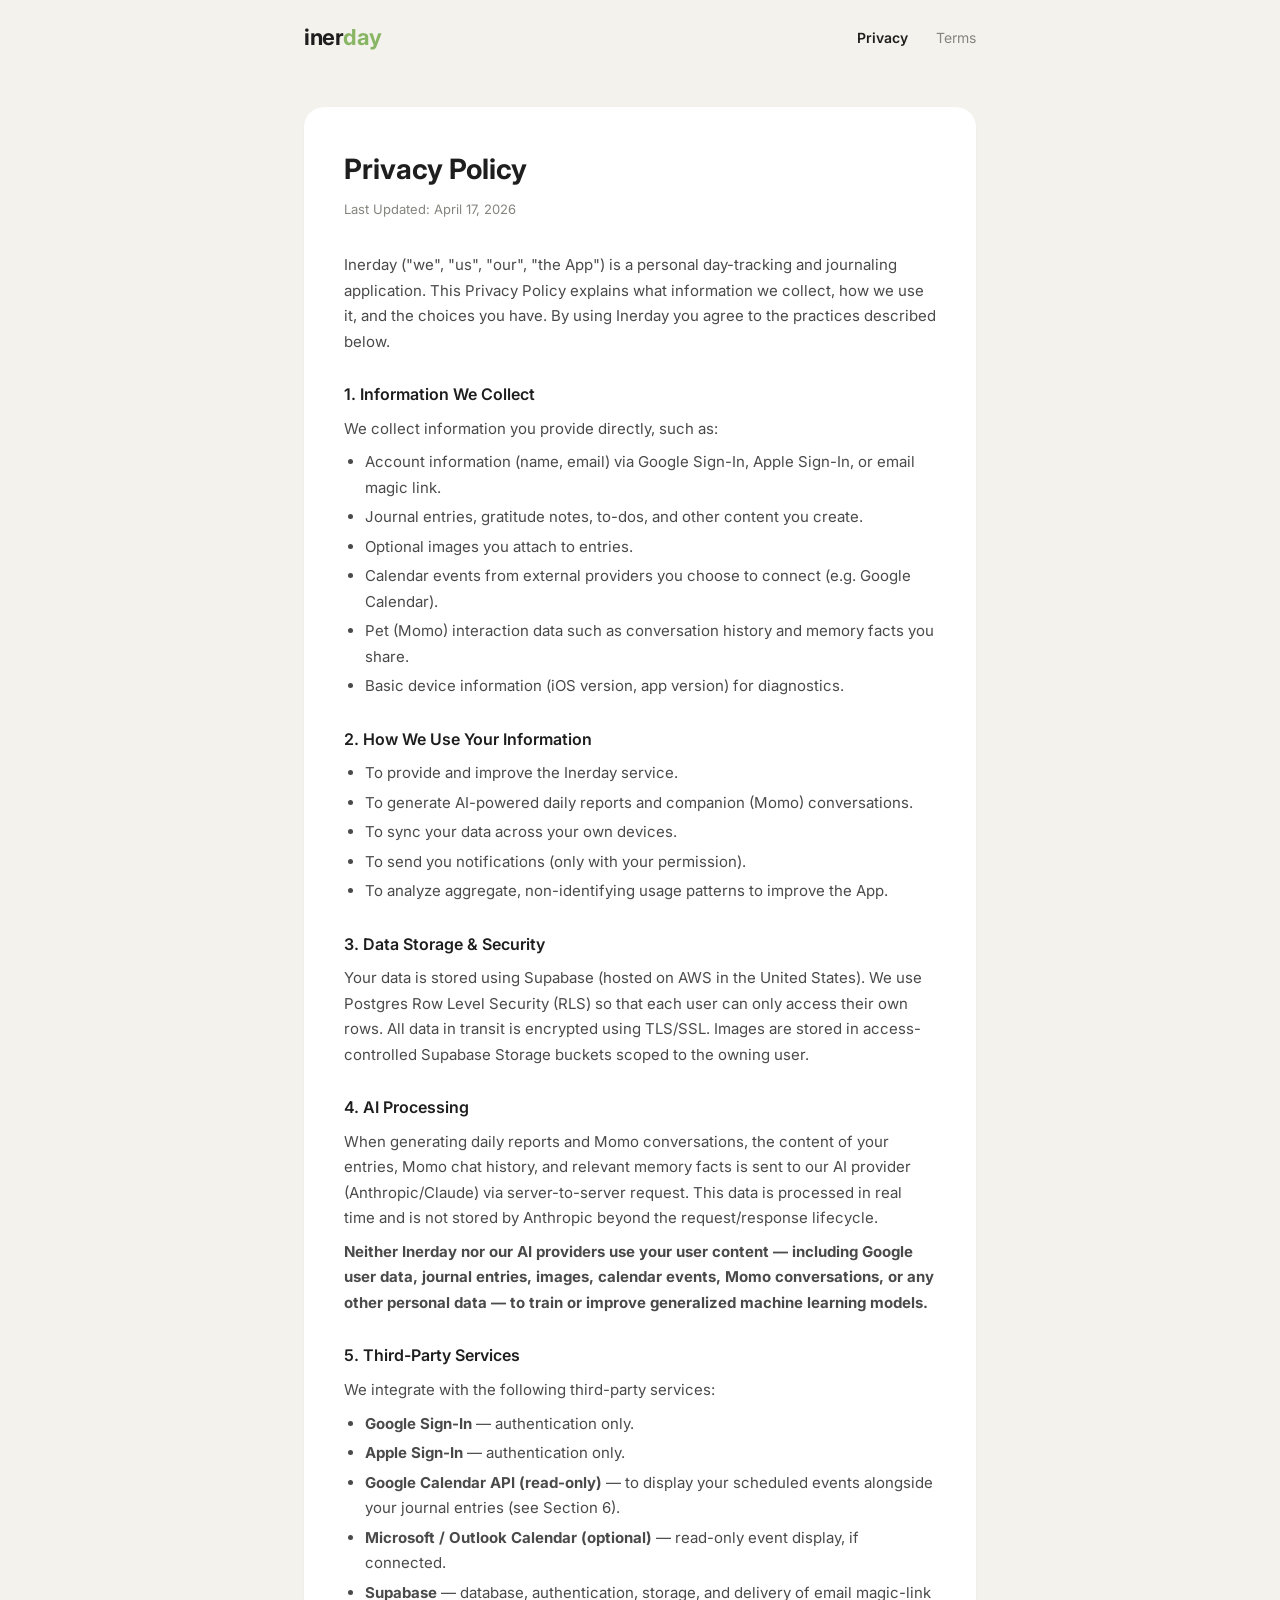
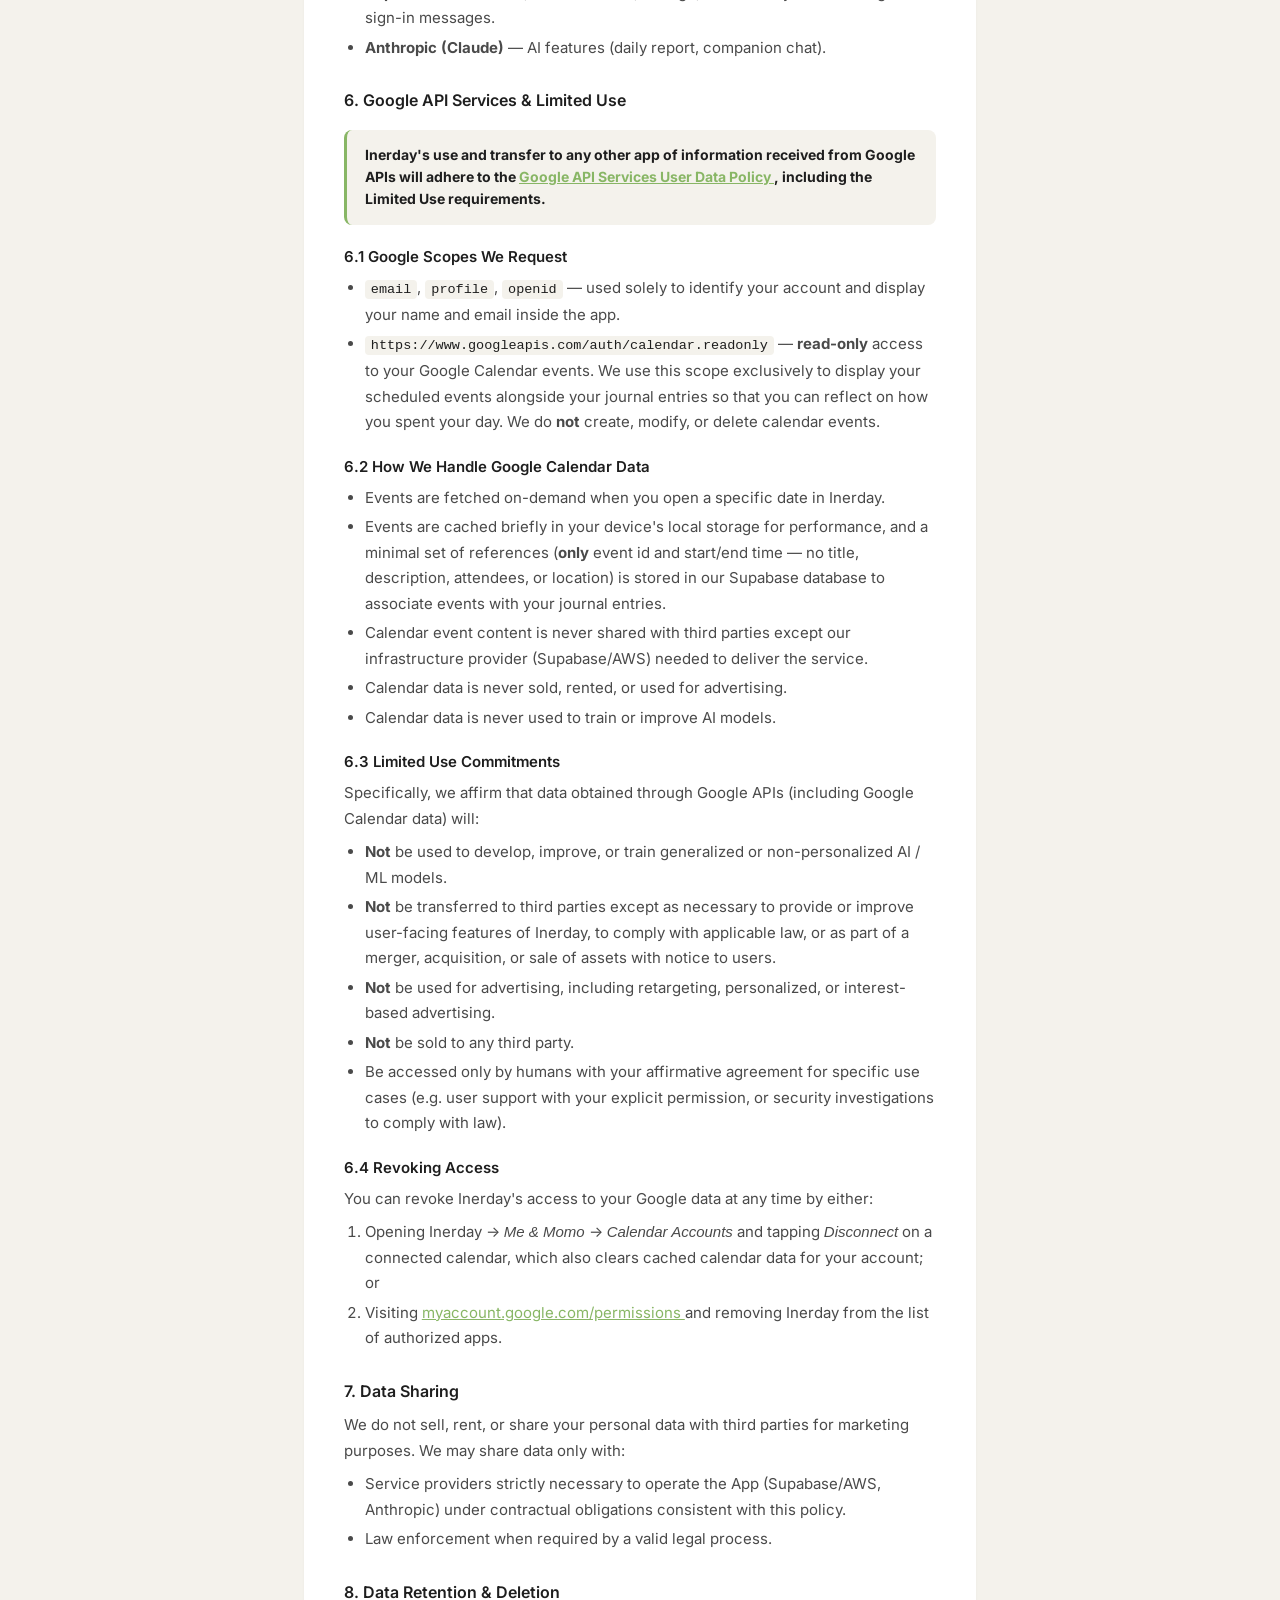
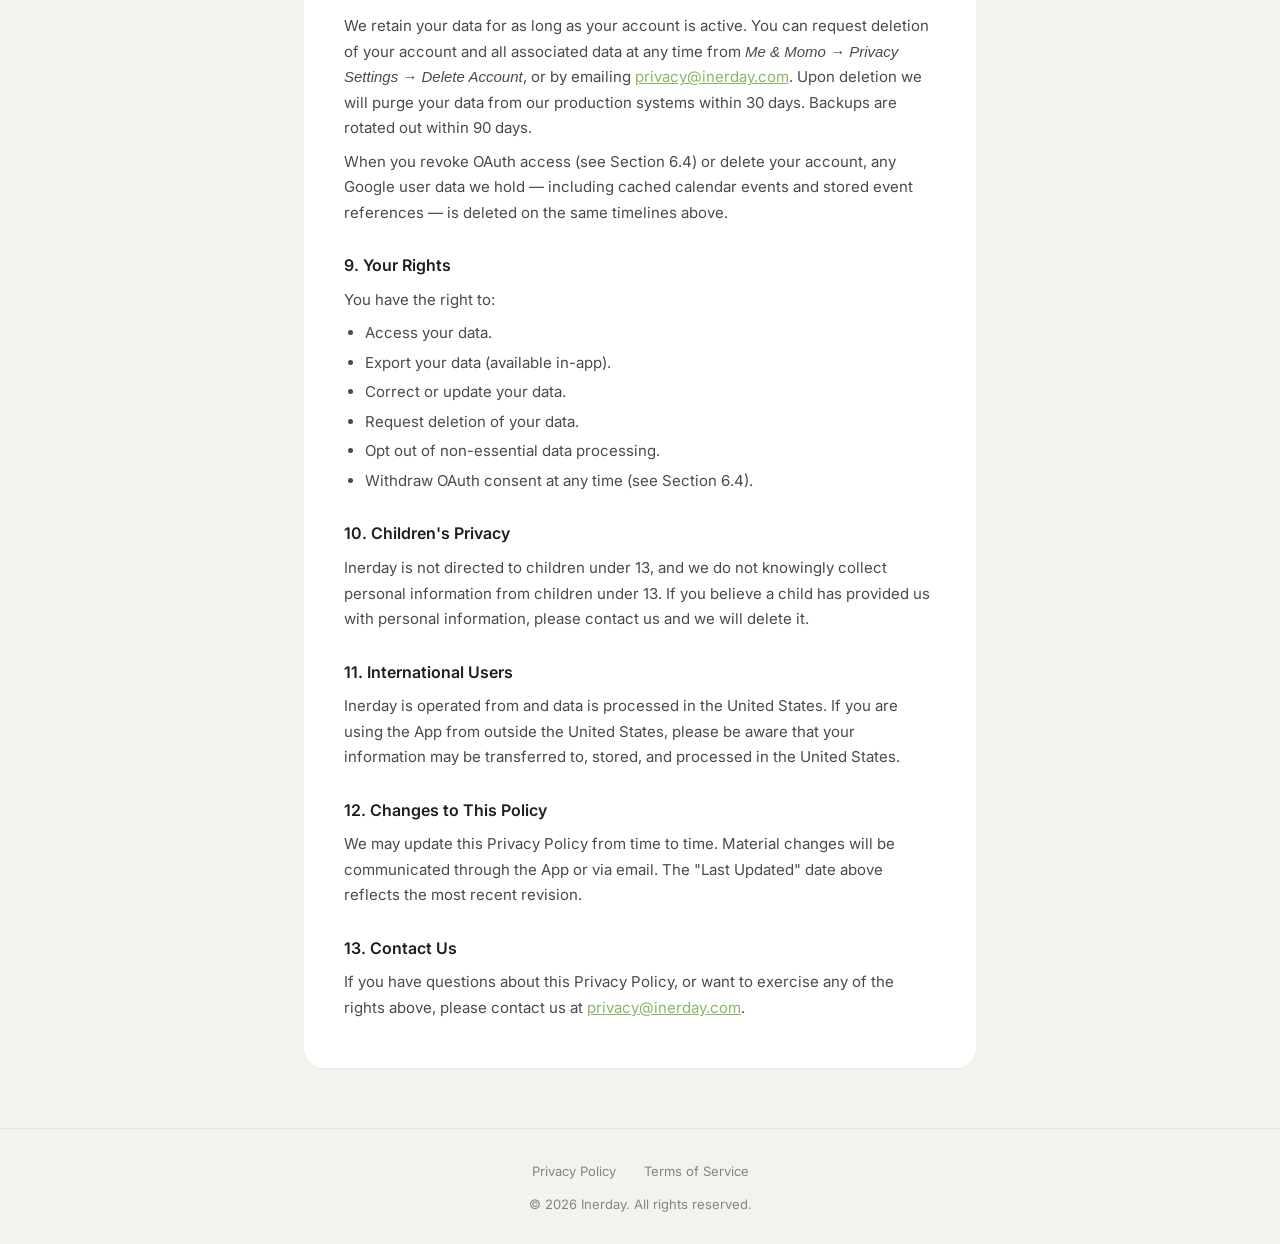
==== commit 5ee313d2: "added css" ====
--- a/privacy.html
+++ b/privacy.html
@@ -8,126 +8,14 @@
   <link rel="preconnect" href="https://fonts.googleapis.com">
   <link rel="preconnect" href="https://fonts.gstatic.com" crossorigin>
   <link href="https://fonts.googleapis.com/css2?family=Inter:wght@400;500;600;700&display=swap" rel="stylesheet">
-  <style>
-    * { margin: 0; padding: 0; box-sizing: border-box; }
-    body {
-      font-family: 'Inter', -apple-system, BlinkMacSystemFont, sans-serif;
-      background: #F4F2EC;
-      color: #1E1E1E;
-      line-height: 1.6;
-    }
-    .container { max-width: 720px; margin: 0 auto; padding: 0 24px; }
-    nav {
-      padding: 20px 0;
-      display: flex;
-      align-items: center;
-      justify-content: space-between;
-    }
-    .logo {
-      font-size: 22px;
-      font-weight: 700;
-      color: #1E1E1E;
-      text-decoration: none;
-      letter-spacing: -0.5px;
-    }
-    .logo span { color: #88B665; }
-    nav a.nav-link {
-      font-size: 14px;
-      color: #85857F;
-      text-decoration: none;
-      margin-left: 24px;
-      transition: color 0.2s;
-    }
-    nav a.nav-link:hover { color: #1E1E1E; }
-    .content {
-      background: #fff;
-      border-radius: 20px;
-      padding: 40px;
-      margin: 32px 0 60px;
-      box-shadow: 0 1px 3px rgba(0,0,0,0.04);
-    }
-    h1 {
-      font-size: 28px;
-      font-weight: 700;
-      margin-bottom: 6px;
-    }
-    .updated {
-      font-size: 13px;
-      color: #85857F;
-      margin-bottom: 32px;
-    }
-    h2 {
-      font-size: 16px;
-      font-weight: 600;
-      margin-top: 28px;
-      margin-bottom: 8px;
-    }
-    h3 {
-      font-size: 15px;
-      font-weight: 600;
-      margin-top: 20px;
-      margin-bottom: 6px;
-      color: #1E1E1E;
-    }
-    p {
-      font-size: 15px;
-      color: #4A4A4A;
-      line-height: 1.7;
-      margin-bottom: 8px;
-    }
-    ul, ol {
-      font-size: 15px;
-      color: #4A4A4A;
-      line-height: 1.7;
-      padding-left: 1.3rem;
-      margin-bottom: 8px;
-    }
-    li { margin: 4px 0; }
-    a { color: #88B665; }
-    code {
-      background: #F4F2EC;
-      padding: 2px 6px;
-      border-radius: 4px;
-      font-size: 0.9em;
-      color: #1E1E1E;
-    }
-    .callout {
-      background: #F4F2EC;
-      border-left: 3px solid #88B665;
-      padding: 14px 18px;
-      margin: 16px 0;
-      border-radius: 8px;
-      font-size: 14px;
-      color: #1E1E1E;
-      line-height: 1.6;
-    }
-    footer {
-      border-top: 1px solid #E5E3DD;
-      padding: 32px 0;
-      text-align: center;
-      color: #85857F;
-      font-size: 13px;
-    }
-    footer a {
-      color: #85857F;
-      text-decoration: none;
-      margin: 0 12px;
-      transition: color 0.2s;
-    }
-    footer a:hover { color: #1E1E1E; }
-    .footer-links { margin-bottom: 12px; }
-    @media (max-width: 600px) {
-      .content { padding: 24px; }
-      h1 { font-size: 24px; }
-    }
-  </style>
+  <link rel="stylesheet" href="/styles.css">
 </head>
 <body>
   <div class="container">
     <nav>
       <a href="/" class="logo">iner<span>day</span></a>
       <div>
-        <a href="/privacy.html" class="nav-link">Privacy</a>
+        <a href="/privacy.html" class="nav-link" aria-current="page">Privacy</a>
         <a href="/terms.html" class="nav-link">Terms</a>
       </div>
     </nav>
--- a/styles.css
+++ b/styles.css
@@ -0,0 +1,133 @@
+/* ============================================================
+   Inerday — shared styles
+   Used by index.html, privacy.html, terms.html
+   ============================================================ */
+
+* { margin: 0; padding: 0; box-sizing: border-box; }
+
+body {
+  font-family: 'Inter', -apple-system, BlinkMacSystemFont, sans-serif;
+  background: #F4F2EC;
+  color: #1E1E1E;
+  line-height: 1.6;
+}
+
+.container { max-width: 720px; margin: 0 auto; padding: 0 24px; }
+
+/* ---------- Nav ---------- */
+nav {
+  padding: 20px 0;
+  display: flex;
+  align-items: center;
+  justify-content: space-between;
+}
+.logo {
+  font-size: 22px;
+  font-weight: 700;
+  color: #1E1E1E;
+  text-decoration: none;
+  letter-spacing: -0.5px;
+}
+.logo span { color: #88B665; }
+nav a.nav-link {
+  font-size: 14px;
+  color: #85857F;
+  text-decoration: none;
+  margin-left: 24px;
+  transition: color 0.2s;
+}
+nav a.nav-link:hover { color: #1E1E1E; }
+nav a.nav-link[aria-current="page"] {
+  color: #1E1E1E;
+  font-weight: 600;
+}
+
+/* ---------- Body links (inside .content) ---------- */
+.content a { color: #88B665; }
+.content a:hover { text-decoration: underline; }
+
+/* ---------- Content card (privacy / terms) ---------- */
+.content {
+  background: #fff;
+  border-radius: 20px;
+  padding: 40px;
+  margin: 32px 0 60px;
+  box-shadow: 0 1px 3px rgba(0,0,0,0.04);
+}
+.content h1 {
+  font-size: 28px;
+  font-weight: 700;
+  margin-bottom: 6px;
+}
+.content .updated {
+  font-size: 13px;
+  color: #85857F;
+  margin-bottom: 32px;
+}
+.content h2 {
+  font-size: 16px;
+  font-weight: 600;
+  margin-top: 28px;
+  margin-bottom: 8px;
+}
+.content h3 {
+  font-size: 15px;
+  font-weight: 600;
+  margin-top: 20px;
+  margin-bottom: 6px;
+}
+.content p {
+  font-size: 15px;
+  color: #4A4A4A;
+  line-height: 1.7;
+  margin-bottom: 8px;
+}
+.content ul,
+.content ol {
+  font-size: 15px;
+  color: #4A4A4A;
+  line-height: 1.7;
+  padding-left: 1.3rem;
+  margin-bottom: 8px;
+}
+.content li { margin: 4px 0; }
+.content code {
+  background: #F4F2EC;
+  padding: 2px 6px;
+  border-radius: 4px;
+  font-size: 0.9em;
+  color: #1E1E1E;
+}
+.callout {
+  background: #F4F2EC;
+  border-left: 3px solid #88B665;
+  padding: 14px 18px;
+  margin: 16px 0;
+  border-radius: 8px;
+  font-size: 14px;
+  color: #1E1E1E;
+  line-height: 1.6;
+}
+
+/* ---------- Footer ---------- */
+footer {
+  border-top: 1px solid #E5E3DD;
+  padding: 32px 0;
+  text-align: center;
+  color: #85857F;
+  font-size: 13px;
+}
+footer a {
+  color: #85857F;
+  text-decoration: none;
+  margin: 0 12px;
+  transition: color 0.2s;
+}
+footer a:hover { color: #1E1E1E; }
+.footer-links { margin-bottom: 12px; }
+
+/* ---------- Mobile ---------- */
+@media (max-width: 600px) {
+  .content { padding: 24px; }
+  .content h1 { font-size: 24px; }
+}
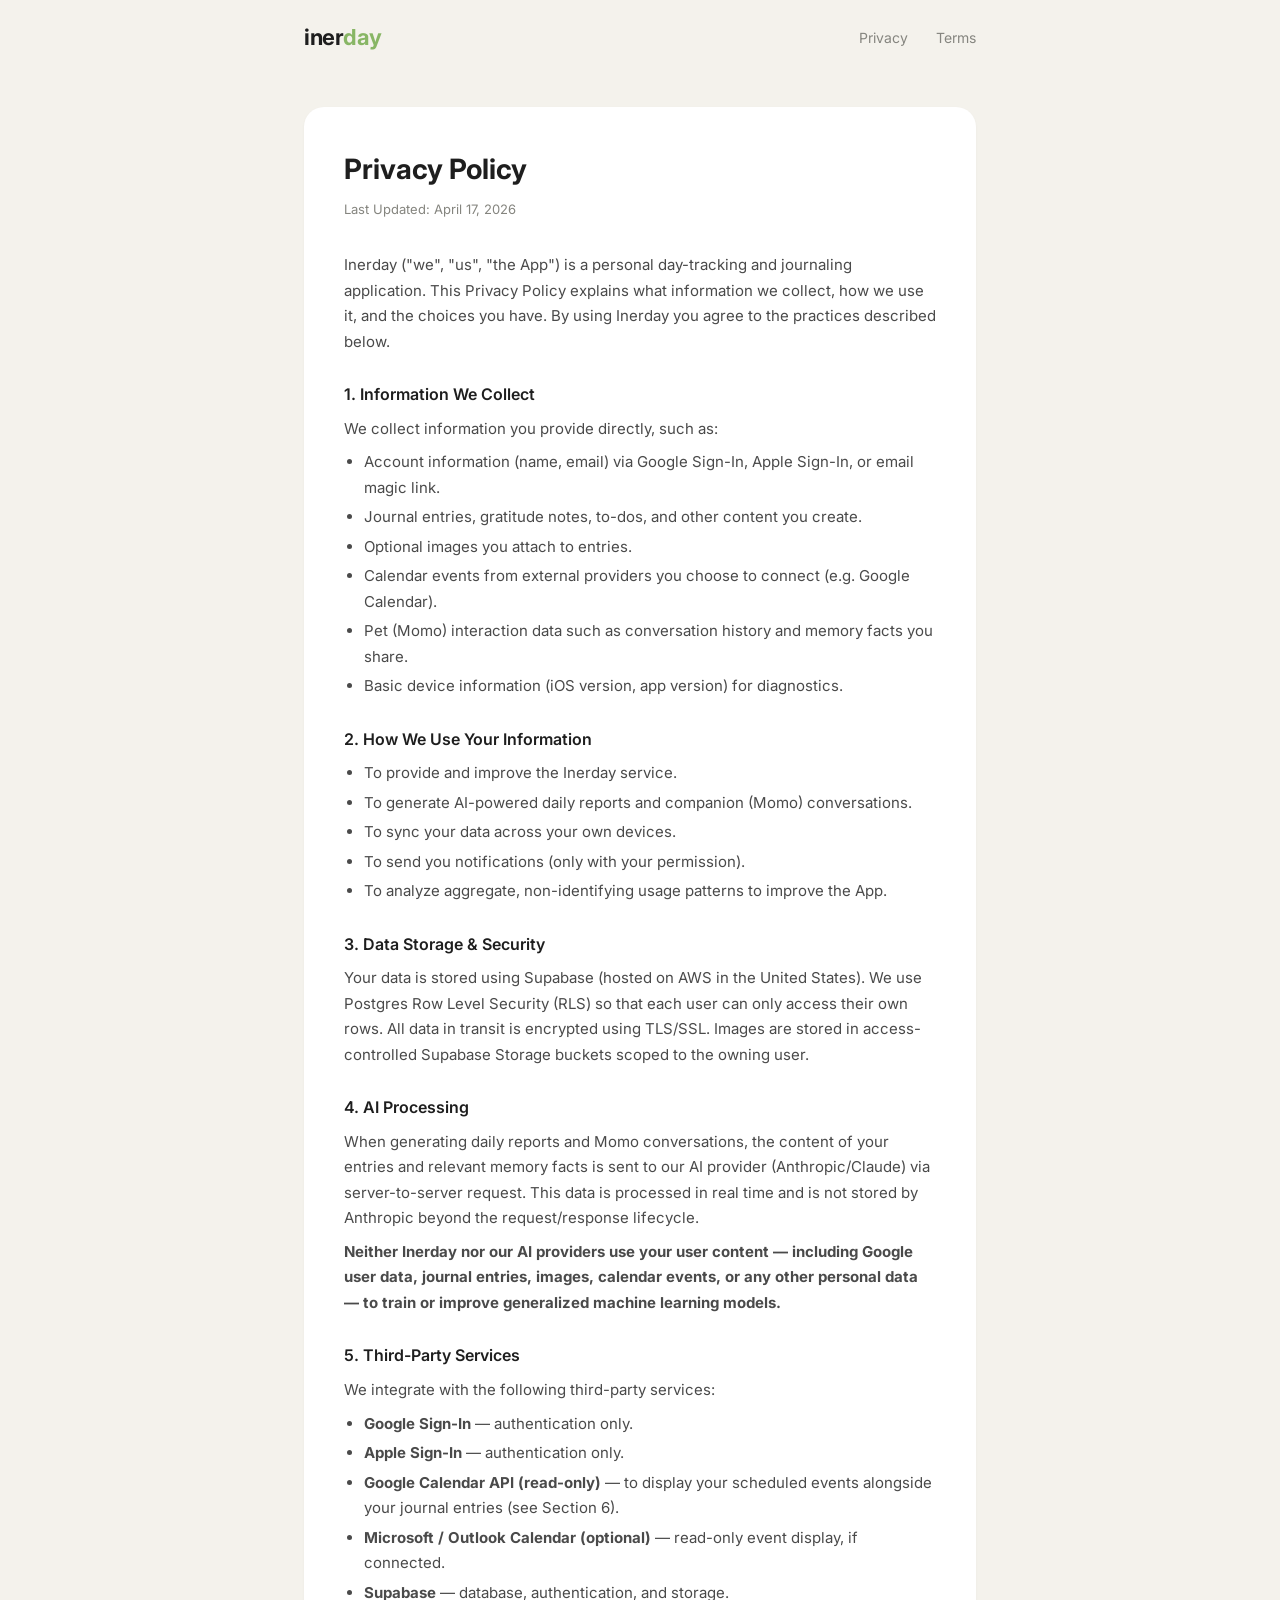
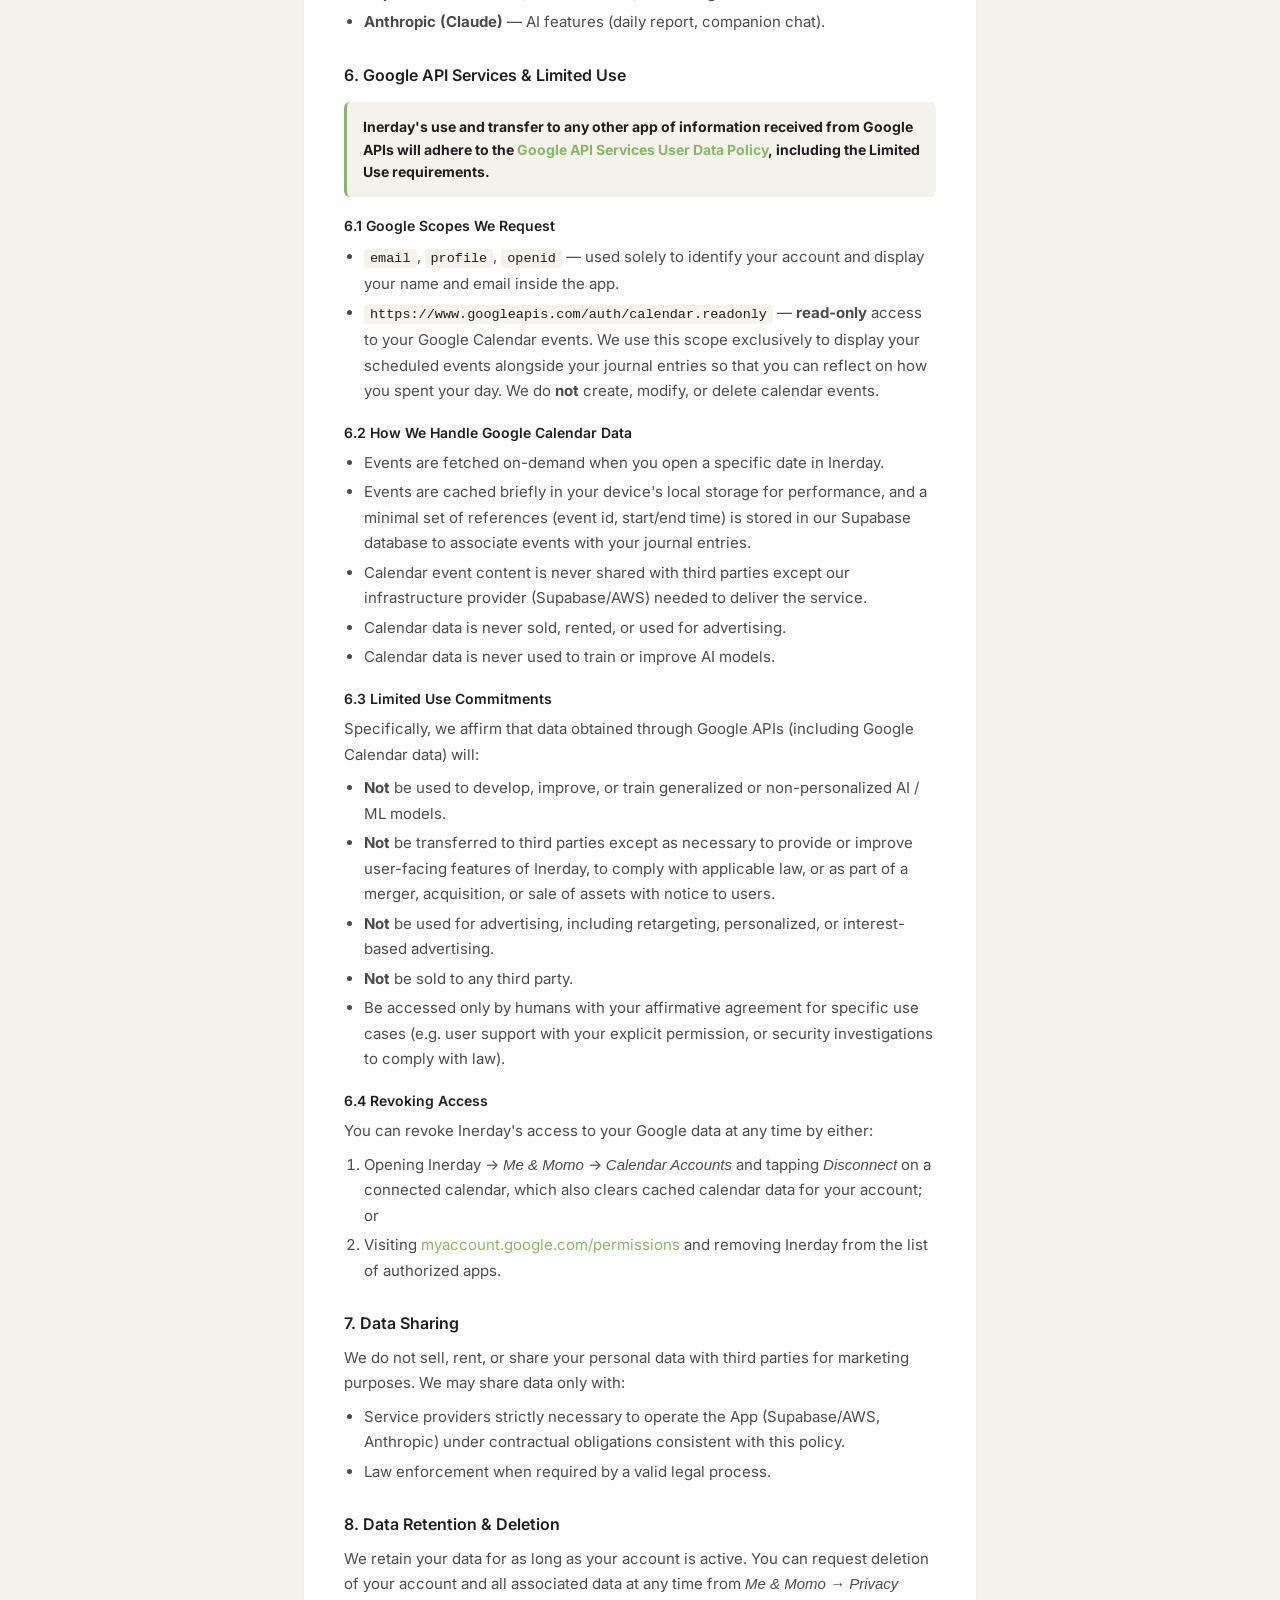
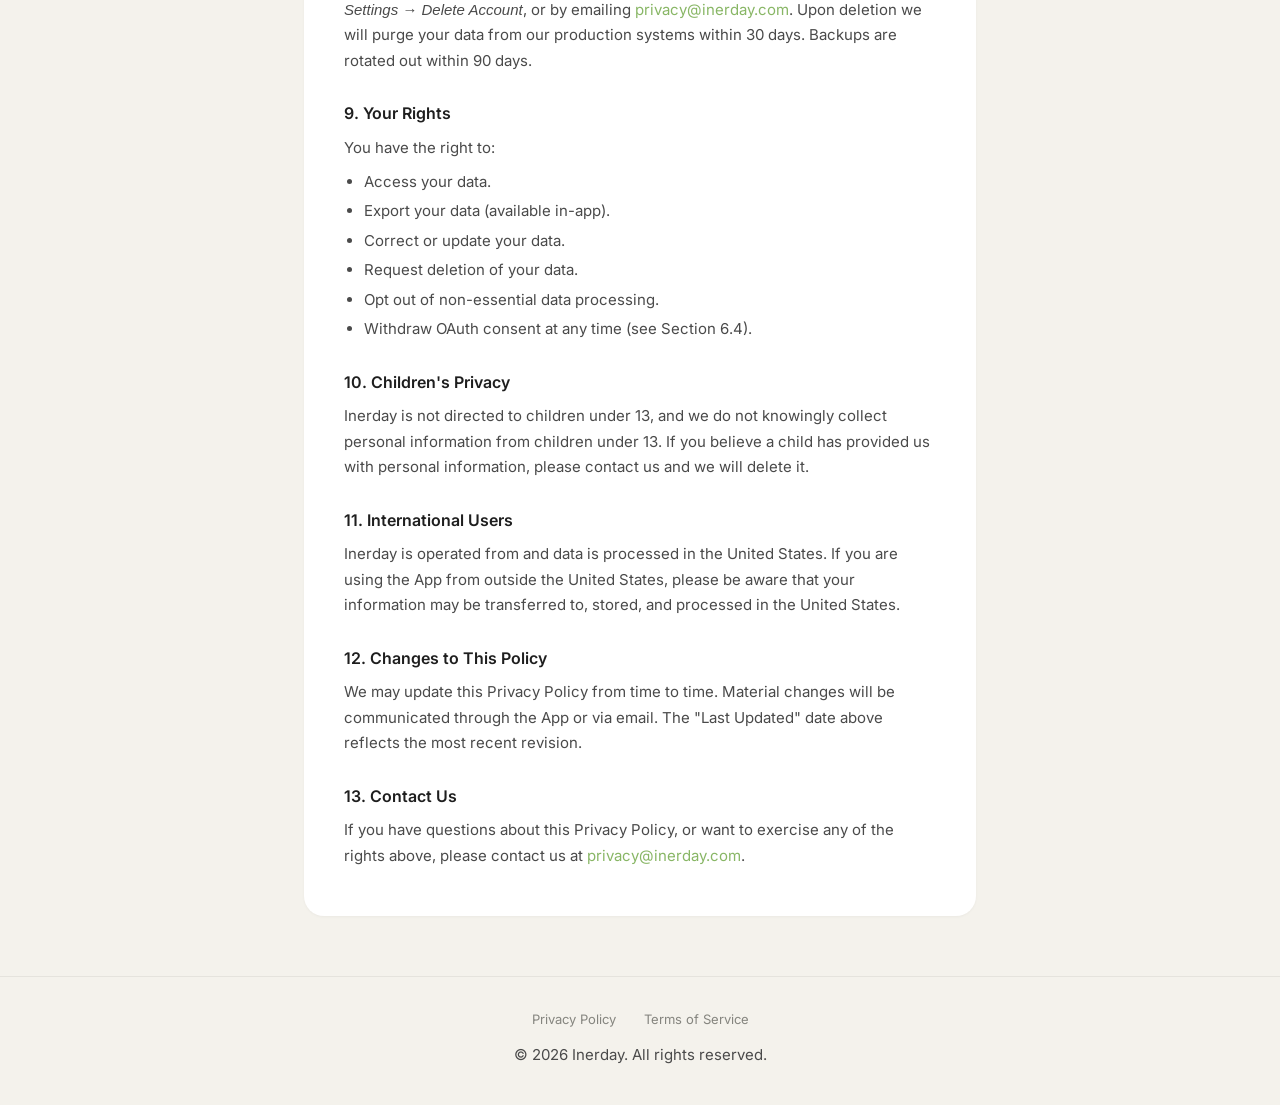
==== commit bc4d803e: "update privacy UI" ====
--- a/privacy.html
+++ b/privacy.html
@@ -4,18 +4,131 @@
   <meta charset="UTF-8">
   <meta name="viewport" content="width=device-width, initial-scale=1.0">
   <title>Privacy Policy — Inerday</title>
-  <meta name="description" content="Inerday's Privacy Policy, including our Google API Services Limited Use disclosure.">
   <link rel="preconnect" href="https://fonts.googleapis.com">
   <link rel="preconnect" href="https://fonts.gstatic.com" crossorigin>
   <link href="https://fonts.googleapis.com/css2?family=Inter:wght@400;500;600;700&display=swap" rel="stylesheet">
-  <link rel="stylesheet" href="/styles.css">
+  <style>
+    * { margin: 0; padding: 0; box-sizing: border-box; }
+    body {
+      font-family: 'Inter', -apple-system, BlinkMacSystemFont, sans-serif;
+      background: #F4F2EC;
+      color: #1E1E1E;
+      line-height: 1.6;
+    }
+    .container { max-width: 720px; margin: 0 auto; padding: 0 24px; }
+    nav {
+      padding: 20px 0;
+      display: flex;
+      align-items: center;
+      justify-content: space-between;
+    }
+    .logo {
+      font-size: 22px;
+      font-weight: 700;
+      color: #1E1E1E;
+      text-decoration: none;
+      letter-spacing: -0.5px;
+    }
+    .logo span { color: #88B665; }
+    nav a.nav-link {
+      font-size: 14px;
+      color: #85857F;
+      text-decoration: none;
+      margin-left: 24px;
+      transition: color 0.2s;
+    }
+    nav a.nav-link:hover { color: #1E1E1E; }
+    .content {
+      background: #fff;
+      border-radius: 20px;
+      padding: 40px;
+      margin: 32px 0 60px;
+      box-shadow: 0 1px 3px rgba(0,0,0,0.04);
+    }
+    h1 {
+      font-size: 28px;
+      font-weight: 700;
+      margin-bottom: 6px;
+    }
+    .updated {
+      font-size: 13px;
+      color: #85857F;
+      margin-bottom: 32px;
+    }
+    h2 {
+      font-size: 16px;
+      font-weight: 600;
+      margin-top: 28px;
+      margin-bottom: 8px;
+    }
+    h3 {
+      font-size: 14px;
+      font-weight: 600;
+      margin-top: 18px;
+      margin-bottom: 6px;
+      color: #1E1E1E;
+    }
+    p {
+      font-size: 15px;
+      color: #4A4A4A;
+      line-height: 1.7;
+      margin-bottom: 8px;
+    }
+    ul, ol {
+      padding-left: 20px;
+      margin: 6px 0 10px;
+    }
+    li {
+      font-size: 15px;
+      color: #4A4A4A;
+      line-height: 1.7;
+      margin: 4px 0;
+    }
+    a { color: #88B665; text-decoration: none; }
+    a:hover { text-decoration: underline; }
+    code {
+      background: #F4F2EC;
+      padding: 2px 6px;
+      border-radius: 4px;
+      font-size: 0.9em;
+      color: #1E1E1E;
+    }
+    .callout {
+      background: #F4F2EC;
+      border-left: 3px solid #88B665;
+      padding: 14px 16px;
+      margin: 14px 0;
+      border-radius: 6px;
+      font-size: 14px;
+      color: #1E1E1E;
+    }
+    footer {
+      border-top: 1px solid #E5E3DD;
+      padding: 32px 0;
+      text-align: center;
+      color: #85857F;
+      font-size: 13px;
+    }
+    footer a {
+      color: #85857F;
+      text-decoration: none;
+      margin: 0 12px;
+      transition: color 0.2s;
+    }
+    footer a:hover { color: #1E1E1E; }
+    .footer-links { margin-bottom: 12px; }
+    @media (max-width: 600px) {
+      .content { padding: 24px; }
+      h1 { font-size: 24px; }
+    }
+  </style>
 </head>
 <body>
   <div class="container">
     <nav>
       <a href="/" class="logo">iner<span>day</span></a>
       <div>
-        <a href="/privacy.html" class="nav-link" aria-current="page">Privacy</a>
+        <a href="/privacy.html" class="nav-link">Privacy</a>
         <a href="/terms.html" class="nav-link">Terms</a>
       </div>
     </nav>
@@ -24,12 +137,7 @@
       <h1>Privacy Policy</h1>
       <p class="updated">Last Updated: April 17, 2026</p>
 
-      <p>
-        Inerday ("we", "us", "our", "the App") is a personal day-tracking and
-        journaling application. This Privacy Policy explains what information
-        we collect, how we use it, and the choices you have. By using Inerday
-        you agree to the practices described below.
-      </p>
+      <p>Inerday ("we", "us", "the App") is a personal day-tracking and journaling application. This Privacy Policy explains what information we collect, how we use it, and the choices you have. By using Inerday you agree to the practices described below.</p>
 
       <h2>1. Information We Collect</h2>
       <p>We collect information you provide directly, such as:</p>
@@ -52,89 +160,45 @@
       </ul>
 
       <h2>3. Data Storage &amp; Security</h2>
-      <p>
-        Your data is stored using Supabase (hosted on AWS in the United States). We
-        use Postgres Row Level Security (RLS) so that each user can only access
-        their own rows. All data in transit is encrypted using TLS/SSL. Images are
-        stored in access-controlled Supabase Storage buckets scoped to the owning
-        user.
-      </p>
+      <p>Your data is stored using Supabase (hosted on AWS in the United States). We use Postgres Row Level Security (RLS) so that each user can only access their own rows. All data in transit is encrypted using TLS/SSL. Images are stored in access-controlled Supabase Storage buckets scoped to the owning user.</p>
 
       <h2>4. AI Processing</h2>
-      <p>
-        When generating daily reports and Momo conversations, the content of your
-        entries, Momo chat history, and relevant memory facts is sent to our AI
-        provider (Anthropic/Claude) via server-to-server request. This data is
-        processed in real time and is not stored by Anthropic beyond the
-        request/response lifecycle.
-      </p>
-      <p>
-        <strong>
-          Neither Inerday nor our AI providers use your user content
-          &mdash; including Google user data, journal entries, images, calendar
-          events, Momo conversations, or any other personal data &mdash; to
-          train or improve generalized machine learning models.
-        </strong>
-      </p>
+      <p>When generating daily reports and Momo conversations, the content of your entries and relevant memory facts is sent to our AI provider (Anthropic/Claude) via server-to-server request. This data is processed in real time and is not stored by Anthropic beyond the request/response lifecycle.</p>
+      <p><strong>Neither Inerday nor our AI providers use your user content &mdash; including Google user data, journal entries, images, calendar events, or any other personal data &mdash; to train or improve generalized machine learning models.</strong></p>
 
       <h2>5. Third-Party Services</h2>
       <p>We integrate with the following third-party services:</p>
       <ul>
         <li><strong>Google Sign-In</strong> &mdash; authentication only.</li>
         <li><strong>Apple Sign-In</strong> &mdash; authentication only.</li>
-        <li><strong>Google Calendar API (read-only)</strong> &mdash; to display your
-          scheduled events alongside your journal entries (see Section 6).</li>
-        <li><strong>Microsoft / Outlook Calendar (optional)</strong> &mdash;
-          read-only event display, if connected.</li>
-        <li><strong>Supabase</strong> &mdash; database, authentication, storage, and
-          delivery of email magic-link sign-in messages.</li>
-        <li><strong>Anthropic (Claude)</strong> &mdash; AI features (daily report,
-          companion chat).</li>
+        <li><strong>Google Calendar API (read-only)</strong> &mdash; to display your scheduled events alongside your journal entries (see Section 6).</li>
+        <li><strong>Microsoft / Outlook Calendar (optional)</strong> &mdash; read-only event display, if connected.</li>
+        <li><strong>Supabase</strong> &mdash; database, authentication, and storage.</li>
+        <li><strong>Anthropic (Claude)</strong> &mdash; AI features (daily report, companion chat).</li>
       </ul>
 
       <h2>6. Google API Services &amp; Limited Use</h2>
-
       <div class="callout">
-        <strong>
-          Inerday's use and transfer to any other app of information received from
-          Google APIs will adhere to the
-          <a href="https://developers.google.com/terms/api-services-user-data-policy"
-             target="_blank" rel="noopener">
-            Google API Services User Data Policy
-          </a>, including the Limited Use requirements.
-        </strong>
+        <strong>Inerday's use and transfer to any other app of information received from Google APIs will adhere to the <a href="https://developers.google.com/terms/api-services-user-data-policy" target="_blank" rel="noopener">Google API Services User Data Policy</a>, including the Limited Use requirements.</strong>
       </div>
 
       <h3>6.1 Google Scopes We Request</h3>
       <ul>
-        <li>
-          <code>email</code>, <code>profile</code>, <code>openid</code> &mdash;
-          used solely to identify your account and display your name and email
-          inside the app.
-        </li>
-        <li>
-          <code>https://www.googleapis.com/auth/calendar.readonly</code> &mdash;
-          <strong>read-only</strong> access to your Google Calendar events. We
-          use this scope exclusively to display your scheduled events alongside
-          your journal entries so that you can reflect on how you spent your day.
-          We do <strong>not</strong> create, modify, or delete calendar events.
-        </li>
+        <li><code>email</code>, <code>profile</code>, <code>openid</code> &mdash; used solely to identify your account and display your name and email inside the app.</li>
+        <li><code>https://www.googleapis.com/auth/calendar.readonly</code> &mdash; <strong>read-only</strong> access to your Google Calendar events. We use this scope exclusively to display your scheduled events alongside your journal entries so that you can reflect on how you spent your day. We do <strong>not</strong> create, modify, or delete calendar events.</li>
       </ul>
 
       <h3>6.2 How We Handle Google Calendar Data</h3>
       <ul>
         <li>Events are fetched on-demand when you open a specific date in Inerday.</li>
-        <li>Events are cached briefly in your device's local storage for performance, and a minimal set of references (<strong>only</strong> event id and start/end time &mdash; no title, description, attendees, or location) is stored in our Supabase database to associate events with your journal entries.</li>
+        <li>Events are cached briefly in your device's local storage for performance, and a minimal set of references (event id, start/end time) is stored in our Supabase database to associate events with your journal entries.</li>
         <li>Calendar event content is never shared with third parties except our infrastructure provider (Supabase/AWS) needed to deliver the service.</li>
         <li>Calendar data is never sold, rented, or used for advertising.</li>
         <li>Calendar data is never used to train or improve AI models.</li>
       </ul>
 
       <h3>6.3 Limited Use Commitments</h3>
-      <p>
-        Specifically, we affirm that data obtained through Google APIs (including
-        Google Calendar data) will:
-      </p>
+      <p>Specifically, we affirm that data obtained through Google APIs (including Google Calendar data) will:</p>
       <ul>
         <li><strong>Not</strong> be used to develop, improve, or train generalized or non-personalized AI / ML models.</li>
         <li><strong>Not</strong> be transferred to third parties except as necessary to provide or improve user-facing features of Inerday, to comply with applicable law, or as part of a merger, acquisition, or sale of assets with notice to users.</li>
@@ -147,39 +211,18 @@
       <p>You can revoke Inerday's access to your Google data at any time by either:</p>
       <ol>
         <li>Opening Inerday &rarr; <em>Me &amp; Momo</em> &rarr; <em>Calendar Accounts</em> and tapping <em>Disconnect</em> on a connected calendar, which also clears cached calendar data for your account; or</li>
-        <li>Visiting
-          <a href="https://myaccount.google.com/permissions" target="_blank" rel="noopener">
-            myaccount.google.com/permissions
-          </a>
-          and removing Inerday from the list of authorized apps.
-        </li>
+        <li>Visiting <a href="https://myaccount.google.com/permissions" target="_blank" rel="noopener">myaccount.google.com/permissions</a> and removing Inerday from the list of authorized apps.</li>
       </ol>
 
       <h2>7. Data Sharing</h2>
-      <p>
-        We do not sell, rent, or share your personal data with third parties for
-        marketing purposes. We may share data only with:
-      </p>
+      <p>We do not sell, rent, or share your personal data with third parties for marketing purposes. We may share data only with:</p>
       <ul>
         <li>Service providers strictly necessary to operate the App (Supabase/AWS, Anthropic) under contractual obligations consistent with this policy.</li>
         <li>Law enforcement when required by a valid legal process.</li>
       </ul>
 
       <h2>8. Data Retention &amp; Deletion</h2>
-      <p>
-        We retain your data for as long as your account is active. You can request
-        deletion of your account and all associated data at any time from
-        <em>Me &amp; Momo &rarr; Privacy Settings &rarr; Delete Account</em>, or by
-        emailing
-        <a href="mailto:privacy@inerday.com">privacy@inerday.com</a>.
-        Upon deletion we will purge your data from our production systems within
-        30 days. Backups are rotated out within 90 days.
-      </p>
-      <p>
-        When you revoke OAuth access (see Section 6.4) or delete your account, any
-        Google user data we hold &mdash; including cached calendar events and
-        stored event references &mdash; is deleted on the same timelines above.
-      </p>
+      <p>We retain your data for as long as your account is active. You can request deletion of your account and all associated data at any time from <em>Me &amp; Momo &rarr; Privacy Settings &rarr; Delete Account</em>, or by emailing <a href="mailto:privacy@inerday.com">privacy@inerday.com</a>. Upon deletion we will purge your data from our production systems within 30 days. Backups are rotated out within 90 days.</p>
 
       <h2>9. Your Rights</h2>
       <p>You have the right to:</p>
@@ -193,34 +236,16 @@
       </ul>
 
       <h2>10. Children's Privacy</h2>
-      <p>
-        Inerday is not directed to children under 13, and we do not knowingly
-        collect personal information from children under 13. If you believe a
-        child has provided us with personal information, please contact us and we
-        will delete it.
-      </p>
+      <p>Inerday is not directed to children under 13, and we do not knowingly collect personal information from children under 13. If you believe a child has provided us with personal information, please contact us and we will delete it.</p>
 
       <h2>11. International Users</h2>
-      <p>
-        Inerday is operated from and data is processed in the United States. If
-        you are using the App from outside the United States, please be aware that
-        your information may be transferred to, stored, and processed in the
-        United States.
-      </p>
+      <p>Inerday is operated from and data is processed in the United States. If you are using the App from outside the United States, please be aware that your information may be transferred to, stored, and processed in the United States.</p>
 
       <h2>12. Changes to This Policy</h2>
-      <p>
-        We may update this Privacy Policy from time to time. Material changes will
-        be communicated through the App or via email. The "Last Updated" date
-        above reflects the most recent revision.
-      </p>
+      <p>We may update this Privacy Policy from time to time. Material changes will be communicated through the App or via email. The "Last Updated" date above reflects the most recent revision.</p>
 
       <h2>13. Contact Us</h2>
-      <p>
-        If you have questions about this Privacy Policy, or want to exercise any
-        of the rights above, please contact us at
-        <a href="mailto:privacy@inerday.com">privacy@inerday.com</a>.
-      </p>
+      <p>If you have questions about this Privacy Policy, or want to exercise any of the rights above, please contact us at <a href="mailto:privacy@inerday.com">privacy@inerday.com</a>.</p>
     </div>
   </div>
 
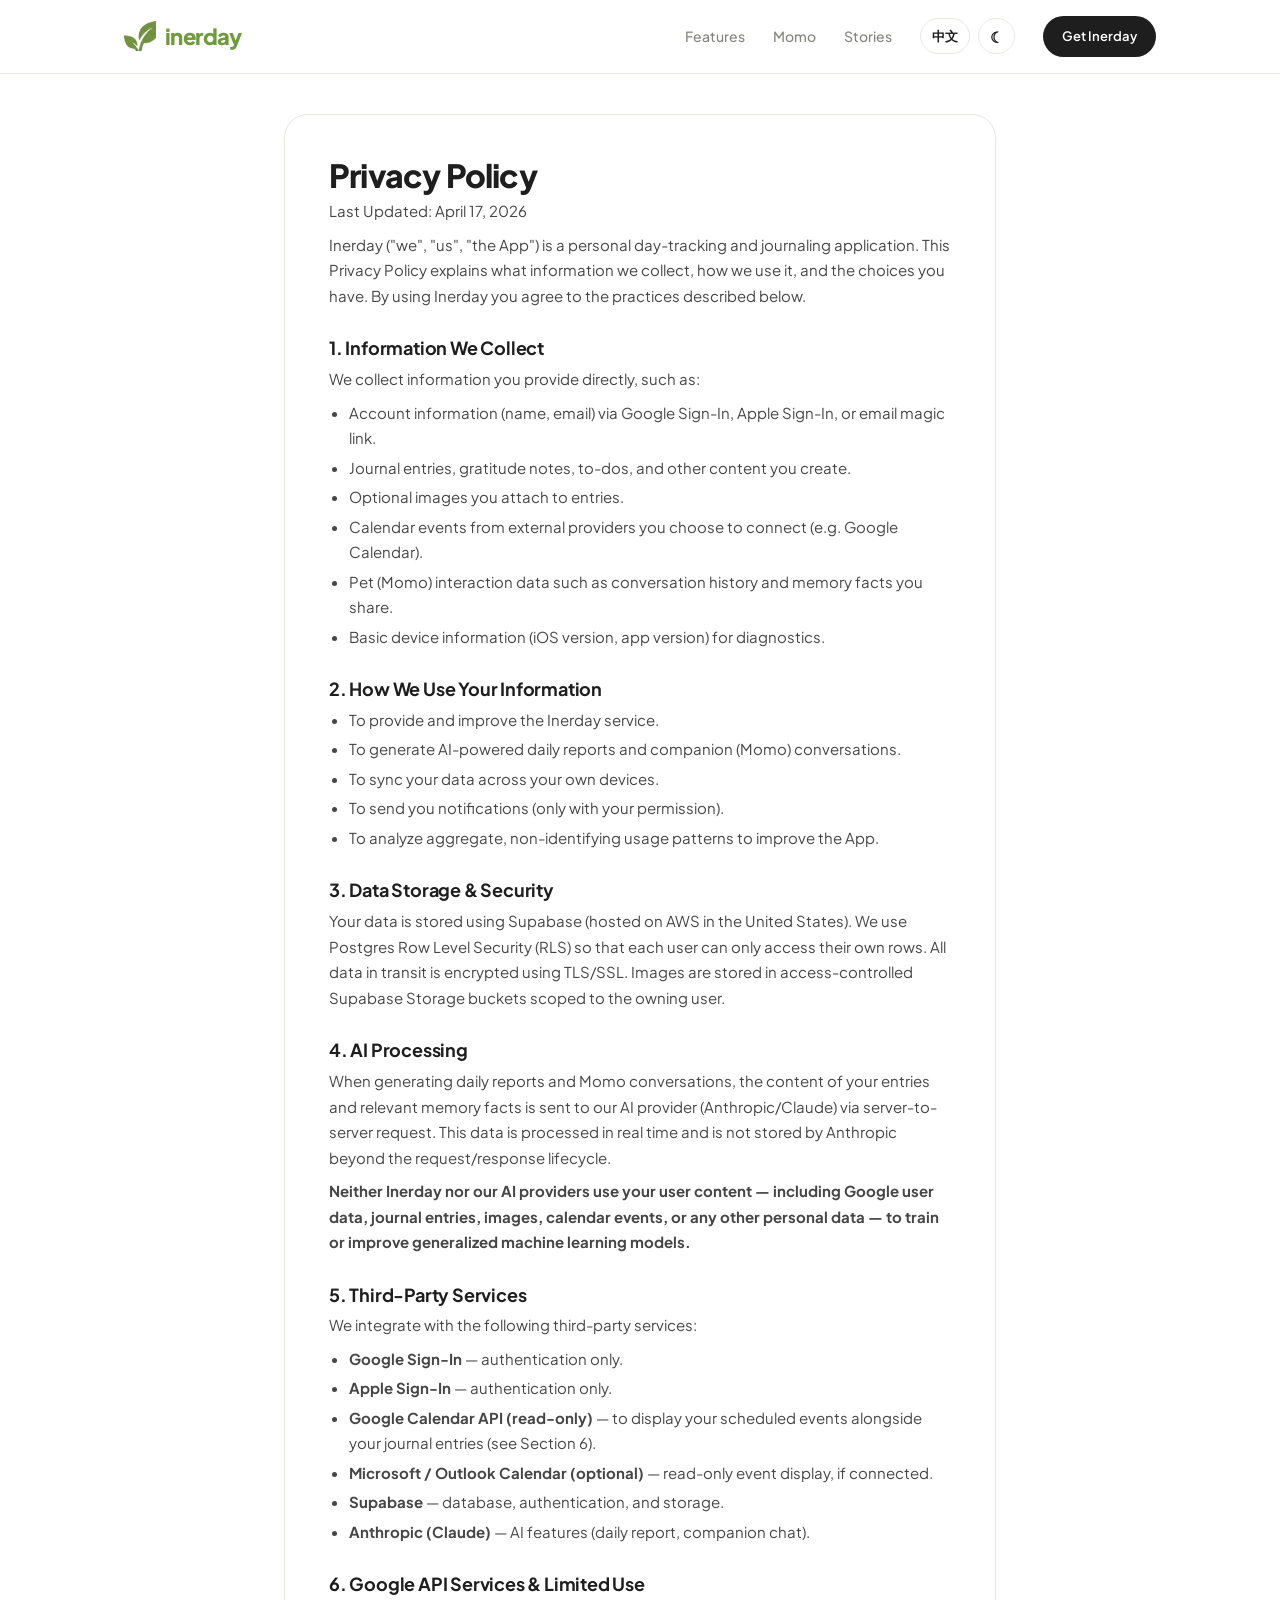
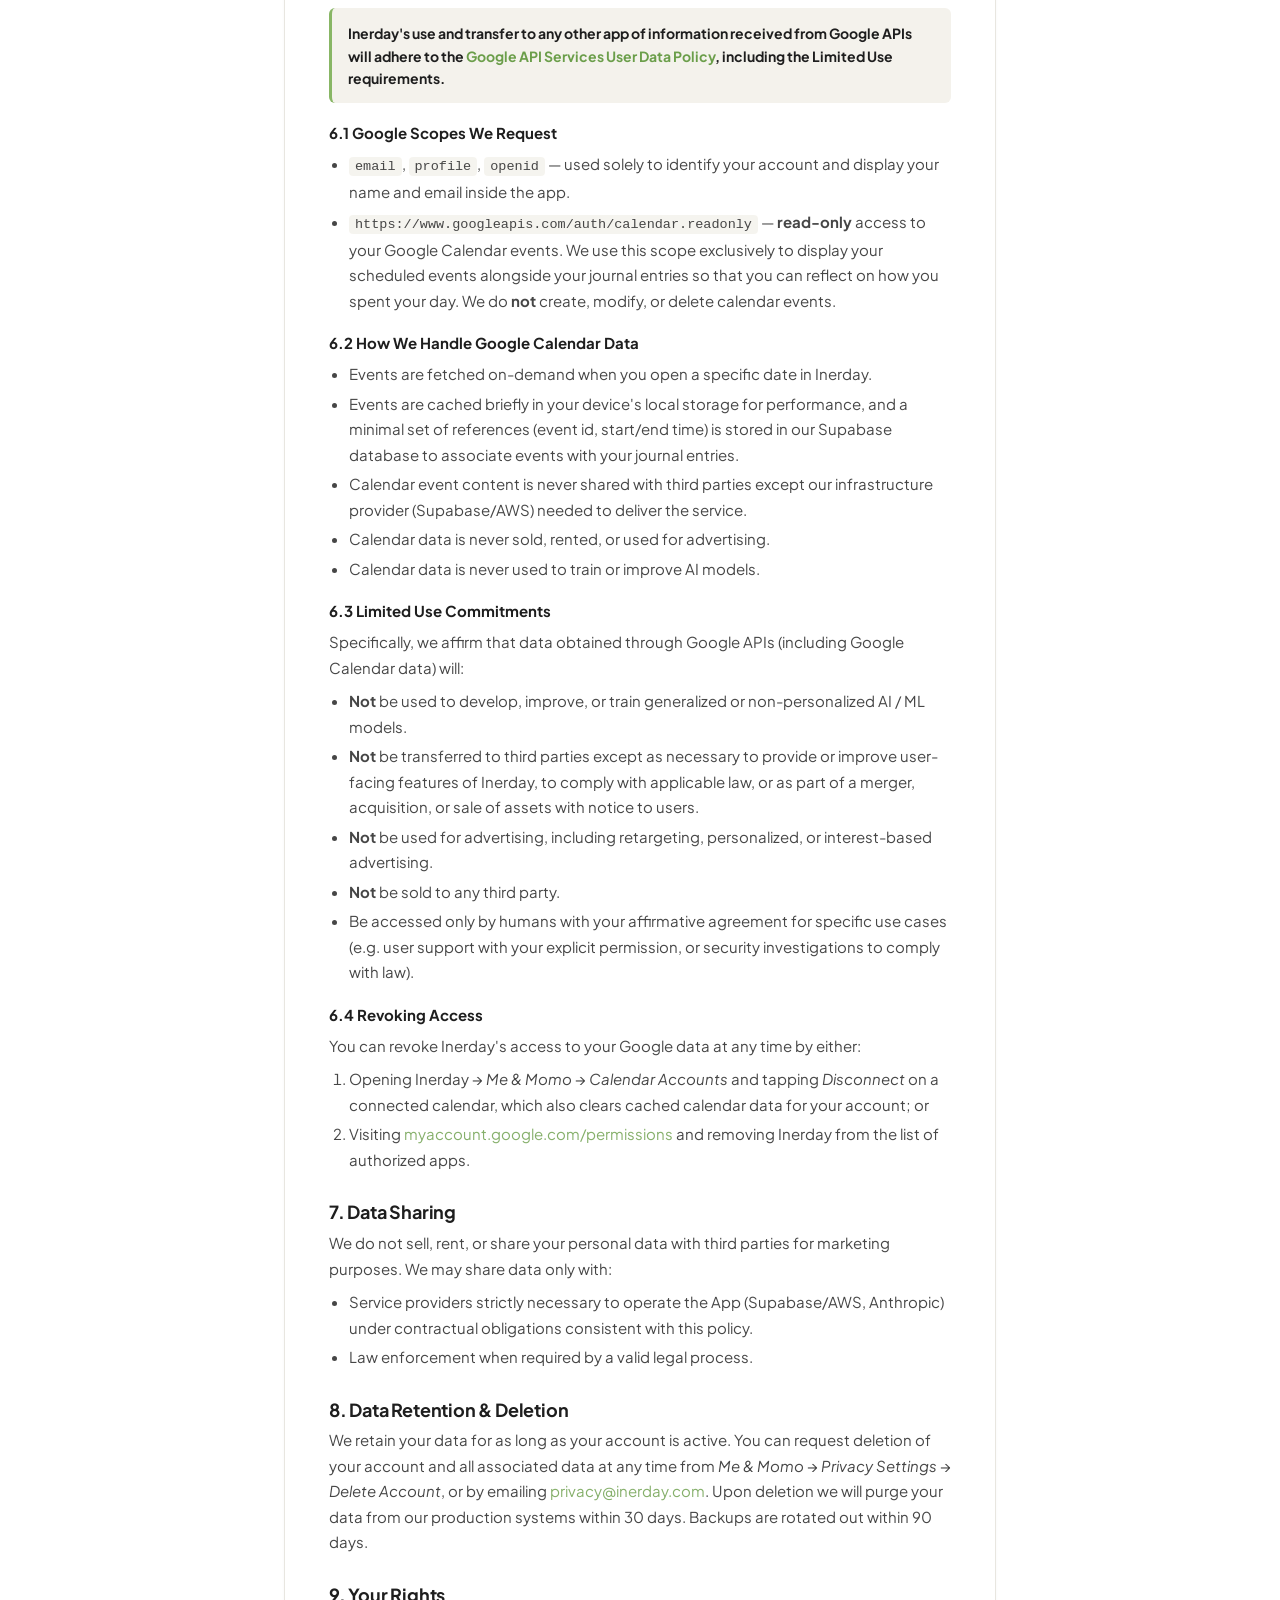
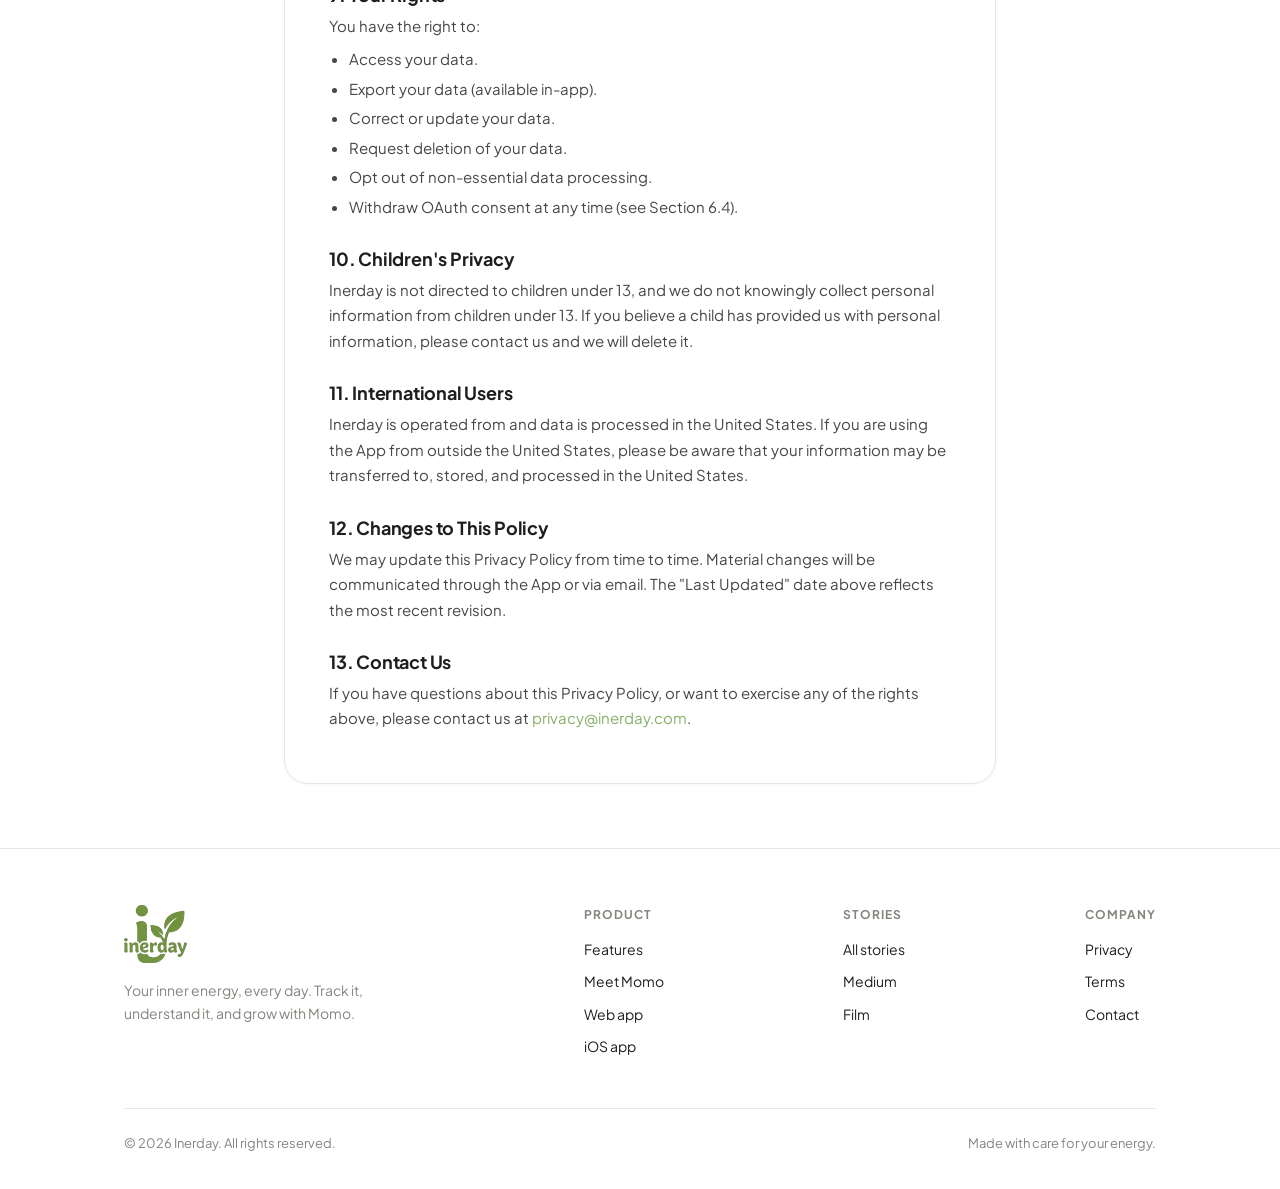
==== commit 03973317: "Update Content" ====
--- a/privacy.html
+++ b/privacy.html
@@ -1,138 +1,72 @@
 <!DOCTYPE html>
-<html lang="en">
+<html lang="en" data-theme="light" data-lang="en">
 <head>
   <meta charset="UTF-8">
   <meta name="viewport" content="width=device-width, initial-scale=1.0">
   <title>Privacy Policy — Inerday</title>
+  <script>
+    (function(){try{
+      var t=localStorage.getItem('iner-theme')||'light';
+      var l=localStorage.getItem('iner-lang')||'en';
+      document.documentElement.setAttribute('data-theme',t);
+      document.documentElement.setAttribute('data-lang',l);
+    }catch(e){}})();
+  </script>
+  <link rel="icon" type="image/png" href="/assets/favicon.png">
+  <link rel="apple-touch-icon" href="/assets/apple-touch-icon.png">
   <link rel="preconnect" href="https://fonts.googleapis.com">
   <link rel="preconnect" href="https://fonts.gstatic.com" crossorigin>
-  <link href="https://fonts.googleapis.com/css2?family=Inter:wght@400;500;600;700&display=swap" rel="stylesheet">
+  <link href="https://fonts.googleapis.com/css2?family=Plus+Jakarta+Sans:wght@400;500;600;700;800&display=swap" rel="stylesheet">
+  <link rel="stylesheet" href="/assets/site.css">
   <style>
-    * { margin: 0; padding: 0; box-sizing: border-box; }
-    body {
-      font-family: 'Inter', -apple-system, BlinkMacSystemFont, sans-serif;
-      background: #F4F2EC;
-      color: #1E1E1E;
-      line-height: 1.6;
+    .legal { max-width: 760px; margin: 0 auto; padding: 0 24px; }
+    .content {
+      background: var(--card);
+      border-radius: var(--radius);
+      padding: 44px;
+      margin: 40px 0 64px;
+      border: 1px solid var(--border);
+      box-shadow: var(--shadow);
     }
-    .container { max-width: 720px; margin: 0 auto; padding: 0 24px; }
-    nav {
-      padding: 20px 0;
-      display: flex;
-      align-items: center;
-      justify-content: space-between;
-    }
-    .logo {
-      font-size: 22px;
-      font-weight: 700;
-      color: #1E1E1E;
-      text-decoration: none;
-      letter-spacing: -0.5px;
-    }
-    .logo span { color: #88B665; }
-    nav a.nav-link {
-      font-size: 14px;
-      color: #85857F;
-      text-decoration: none;
-      margin-left: 24px;
-      transition: color 0.2s;
-    }
-    nav a.nav-link:hover { color: #1E1E1E; }
-    .content {
-      background: #fff;
-      border-radius: 20px;
-      padding: 40px;
-      margin: 32px 0 60px;
-      box-shadow: 0 1px 3px rgba(0,0,0,0.04);
-    }
-    h1 {
-      font-size: 28px;
-      font-weight: 700;
-      margin-bottom: 6px;
-    }
-    .updated {
-      font-size: 13px;
-      color: #85857F;
-      margin-bottom: 32px;
-    }
-    h2 {
-      font-size: 16px;
-      font-weight: 600;
-      margin-top: 28px;
-      margin-bottom: 8px;
-    }
-    h3 {
-      font-size: 14px;
-      font-weight: 600;
-      margin-top: 18px;
-      margin-bottom: 6px;
-      color: #1E1E1E;
-    }
-    p {
-      font-size: 15px;
-      color: #4A4A4A;
-      line-height: 1.7;
-      margin-bottom: 8px;
-    }
-    ul, ol {
-      padding-left: 20px;
-      margin: 6px 0 10px;
-    }
-    li {
-      font-size: 15px;
-      color: #4A4A4A;
-      line-height: 1.7;
-      margin: 4px 0;
-    }
-    a { color: #88B665; text-decoration: none; }
-    a:hover { text-decoration: underline; }
+    .content h1 { font-size: 32px; font-weight: 800; letter-spacing: -0.8px; margin-bottom: 6px; color: var(--ink); }
+    .updated { font-size: 13px; color: var(--ink-soft); margin-bottom: 32px; }
+    .content h2 { font-size: 18px; font-weight: 700; letter-spacing: -0.2px; margin-top: 30px; margin-bottom: 8px; color: var(--ink); }
+    .content h3 { font-size: 15px; font-weight: 700; margin-top: 18px; margin-bottom: 6px; color: var(--ink); }
+    .content p { font-size: 15px; color: var(--ink); opacity: .82; line-height: 1.7; margin-bottom: 8px; }
+    .content ul, .content ol { padding-left: 20px; margin: 6px 0 10px; }
+    .content li { font-size: 15px; color: var(--ink); opacity: .82; line-height: 1.7; margin: 4px 0; }
+    .content a { color: var(--green-deep); text-decoration: none; }
+    .content a:hover { text-decoration: underline; }
     code {
-      background: #F4F2EC;
-      padding: 2px 6px;
-      border-radius: 4px;
-      font-size: 0.9em;
-      color: #1E1E1E;
+      background: var(--cream); padding: 2px 6px; border-radius: 4px;
+      font-size: 0.9em; color: var(--ink);
     }
     .callout {
-      background: #F4F2EC;
-      border-left: 3px solid #88B665;
-      padding: 14px 16px;
-      margin: 14px 0;
-      border-radius: 6px;
-      font-size: 14px;
-      color: #1E1E1E;
+      background: var(--cream); border-left: 3px solid var(--green);
+      padding: 14px 16px; margin: 14px 0; border-radius: 6px;
+      font-size: 14px; color: var(--ink);
     }
-    footer {
-      border-top: 1px solid #E5E3DD;
-      padding: 32px 0;
-      text-align: center;
-      color: #85857F;
-      font-size: 13px;
-    }
-    footer a {
-      color: #85857F;
-      text-decoration: none;
-      margin: 0 12px;
-      transition: color 0.2s;
-    }
-    footer a:hover { color: #1E1E1E; }
-    .footer-links { margin-bottom: 12px; }
-    @media (max-width: 600px) {
-      .content { padding: 24px; }
-      h1 { font-size: 24px; }
-    }
+    @media (max-width: 600px) { .content { padding: 26px; } .content h1 { font-size: 26px; } }
   </style>
 </head>
 <body>
-  <div class="container">
-    <nav>
-      <a href="/" class="logo">iner<span>day</span></a>
-      <div>
-        <a href="/privacy.html" class="nav-link">Privacy</a>
-        <a href="/terms.html" class="nav-link">Terms</a>
-      </div>
-    </nav>
-
+  <header class="nav">
+    <div class="nav-inner">
+      <a href="/" class="logo" aria-label="Inerday"><img src="/assets/logo-mark.png" alt="" class="logo-mark"><span class="logo-word">inerday</span></a> 
+      <nav class="nav-links">
+        <a href="/#features" class="nav-link" data-en="Features" data-zh="功能">Features</a>
+        <a href="/#momo" class="nav-link" data-en="Momo" data-zh="Momo">Momo</a>
+        <a href="/stories.html" class="nav-link" data-en="Stories" data-zh="故事">Stories</a>
+        <span class="nav-ctrls">
+          <button id="langToggle" class="icon-btn" type="button" aria-label="Switch language"><span data-lang-label>中文</span></button>
+          <button id="themeToggle" class="icon-btn" type="button" aria-label="Toggle light/dark"><span data-theme-icon>☾</span></button>
+        </span>
+        <a href="/#download" class="btn btn-primary btn-sm" data-en="Get Inerday" data-zh="获取 Inerday">Get Inerday</a>
+      </nav>
+    </div>
+  </header>
+
+  <div class="legal">
     <div class="content">
       <h1>Privacy Policy</h1>
       <p class="updated">Last Updated: April 17, 2026</p>
@@ -249,14 +183,40 @@
     </div>
   </div>
 
-  <footer>
+  <footer class="footer">
     <div class="container">
-      <div class="footer-links">
-        <a href="/privacy.html">Privacy Policy</a>
-        <a href="/terms.html">Terms of Service</a>
+      <div class="footer-grid">
+        <div>
+          <a href="/" class="logo" aria-label="Inerday"><img src="/assets/logo.png" alt="Inerday" class="logo-img"></a>
+          <p class="footer-tag">Your inner energy, every day. Track it, understand it, and grow with Momo.</p>
+        </div>
+        <div class="footer-col">
+          <h4 data-en="Product" data-zh="产品">Product</h4>
+          <a href="/#features" data-en="Features" data-zh="功能">Features</a>
+          <a href="/#momo" data-en="Meet Momo" data-zh="认识 Momo">Meet Momo</a>
+          <a href="https://app.inerday.com" data-en="Web app" data-zh="网页版">Web app</a>
+          <a href="https://apps.apple.com/us/app/inerday/id6762293197" data-en="iOS app" data-zh="iOS 版">iOS app</a>
+        </div>
+        <div class="footer-col">
+          <h4 data-en="Stories" data-zh="故事">Stories</h4>
+          <a href="/stories.html" data-en="All stories" data-zh="全部故事">All stories</a>
+          <a href="https://medium.com/@inerday" data-en="Medium" data-zh="Medium">Medium</a>
+          <a href="/stories.html" data-en="Film" data-zh="影片">Film</a>
+        </div>
+        <div class="footer-col">
+          <h4 data-en="Company" data-zh="公司">Company</h4>
+          <a href="/privacy.html" data-en="Privacy" data-zh="隐私">Privacy</a>
+          <a href="/terms.html" data-en="Terms" data-zh="条款">Terms</a>
+          <a href="mailto:hello@inerday.com" data-en="Contact" data-zh="联系我们">Contact</a>
+        </div>
       </div>
-      <p>&copy; 2026 Inerday. All rights reserved.</p>
+      <div class="footer-bottom">
+        <span data-en="&copy; 2026 Inerday. All rights reserved." data-zh="© 2026 Inerday. 保留所有权利。">&copy; 2026 Inerday. All rights reserved.</span>
+        <span data-en="Made with care for your energy." data-zh="为你的能量用心打造。">Made with care for your energy.</span>
+      </div>
     </div>
   </footer>
+
+  <script src="/assets/site.js"></script>
 </body>
 </html>
--- a/assets/site.css
+++ b/assets/site.css
@@ -0,0 +1,197 @@
+/* ===========================================================
+   Inerday — shared site styles
+   Design language pulled from the app (lib/theme/app_theme.dart):
+   warm cream "day" world + deep-navy Momo "night" world.
+   =========================================================== */
+
+:root {
+  /* Day world */
+  --bg:           #FFFFFF;
+  --nav-bg:       rgba(255,255,255,0.82);
+  --cream:        #F4F2EC;
+  --cream-deep:   #F1EEE6;
+  --card:         #FFFFFF;
+  --ink:          #1E1E1E;
+  --ink-soft:     #85857F;
+  --border:       #E8E6E0;
+
+  /* Forest green (primary accent) */
+  --green:        #88B665;
+  --green-deep:   #6B9E4A;
+  --green-light:  #CBE6B0;
+
+  /* Momo / night world */
+  --navy:         #0F172A;
+  --navy-deep:    #0A0E1A;
+  --momo:         #E8A44A;
+  --momo-glow:    #F4A968;
+  --gold:         #FFE4A8;
+  --ink-white:    #F5F2EA;
+
+  /* Energy colors (from app) */
+  --boost:        #7FAE8A;
+  --neutral:      #AFC6DD;
+  --drain:        #C97272;
+
+  --radius:       24px;
+  --radius-sm:    16px;
+  --shadow:       0 1px 3px rgba(0,0,0,0.04);
+  --shadow-lg:    0 18px 50px rgba(30,30,30,0.10);
+  --maxw:         1080px;
+}
+
+/* ---------- Dark theme (开灯/关灯) ---------- */
+[data-theme="dark"] {
+  --bg:           #0A0E1A;
+  --nav-bg:       rgba(10,14,26,0.82);
+  --cream:        #141B2E;
+  --cream-deep:   #10172A;
+  --card:         #141B2E;
+  --ink:          #F5F2EA;
+  --ink-soft:     rgba(245,242,234,0.62);
+  --border:       rgba(245,242,234,0.12);
+  --green-deep:   #9BCB7A;
+  --shadow:       0 1px 3px rgba(0,0,0,0.40);
+  --shadow-lg:    0 18px 50px rgba(0,0,0,0.55);
+}
+html { transition: background .3s ease; }
+body { transition: background .3s ease, color .3s ease; }
+
+* { margin: 0; padding: 0; box-sizing: border-box; }
+
+html { scroll-behavior: smooth; }
+
+body {
+  font-family: 'Plus Jakarta Sans', -apple-system, BlinkMacSystemFont, 'Segoe UI', sans-serif;
+  background: var(--bg);
+  color: var(--ink);
+  line-height: 1.6;
+  -webkit-font-smoothing: antialiased;
+  text-rendering: optimizeLegibility;
+}
+
+.container { max-width: var(--maxw); margin: 0 auto; padding: 0 24px; }
+.narrow    { max-width: 760px; margin: 0 auto; padding: 0 24px; }
+
+a { color: inherit; }
+
+/* ---------- Nav ---------- */
+.nav {
+  position: sticky; top: 0; z-index: 50;
+  background: var(--nav-bg);
+  backdrop-filter: saturate(180%) blur(14px);
+  border-bottom: 1px solid var(--border);
+}
+.nav-inner {
+  max-width: var(--maxw); margin: 0 auto; padding: 16px 24px;
+  display: flex; align-items: center; justify-content: space-between;
+}
+.logo {
+  text-decoration: none; color: var(--ink);
+  display: inline-flex; align-items: center; gap: 9px;
+}
+/* nav: horizontal lockup = sprout icon + wordmark in site font */
+.logo-mark { height: 30px; width: auto; display: block; }
+.logo-word { font-size: 22px; font-weight: 800; letter-spacing: -0.6px; color: #6F9A3E; line-height: 1; }
+/* footer: the full original art logo */
+.logo-img { height: 58px; width: auto; display: block; }
+@media (max-width: 640px) {
+  .logo-mark { height: 26px; } .logo-word { font-size: 19px; }
+  .logo-img { height: 48px; }
+}
+.nav-links { display: flex; align-items: center; gap: 28px; }
+.nav-links a.nav-link {
+  font-size: 14px; font-weight: 500; color: var(--ink-soft);
+  text-decoration: none; transition: color .2s;
+}
+.nav-links a.nav-link:hover { color: var(--ink); }
+
+/* ---------- Nav controls (lang + theme) ---------- */
+.nav-ctrls { display: flex; align-items: center; gap: 8px; }
+.icon-btn {
+  display: inline-flex; align-items: center; justify-content: center;
+  min-width: 36px; height: 36px; padding: 0 11px;
+  border: 1.5px solid var(--border); border-radius: 999px;
+  background: transparent; color: var(--ink); cursor: pointer;
+  font: inherit; font-size: 13px; font-weight: 600; line-height: 1;
+  transition: border-color .2s, color .2s, background .2s;
+}
+.icon-btn:hover { border-color: var(--ink); }
+.icon-btn [data-theme-icon] { font-size: 15px; }
+
+/* ---------- Buttons ---------- */
+.btn {
+  display: inline-flex; align-items: center; gap: 8px;
+  padding: 13px 26px; border-radius: 999px;
+  font-size: 15px; font-weight: 600; text-decoration: none;
+  transition: transform .2s, box-shadow .2s, background .2s, color .2s;
+  border: 1.5px solid transparent; cursor: pointer; white-space: nowrap;
+}
+.btn-primary { background: var(--ink); color: var(--bg); }
+.btn-primary:hover { transform: translateY(-2px); box-shadow: 0 10px 28px rgba(0,0,0,0.18); }
+.btn-ghost { background: transparent; color: var(--ink); border-color: var(--border); }
+.btn-ghost:hover { border-color: var(--ink); }
+.btn-green { background: var(--green); color: #fff; }
+.btn-green:hover { transform: translateY(-2px); box-shadow: 0 10px 28px rgba(136,182,101,0.35); }
+.btn-sm { padding: 9px 18px; font-size: 13px; }
+
+/* ---------- Typography ---------- */
+.eyebrow {
+  display: inline-block; font-size: 13px; font-weight: 700;
+  letter-spacing: 1.5px; text-transform: uppercase; color: var(--green-deep);
+  margin-bottom: 16px;
+}
+h1 {
+  font-size: clamp(40px, 7vw, 72px); font-weight: 800;
+  line-height: 1.05; letter-spacing: -2px;
+}
+h1 .accent  { color: var(--green); }
+h1 .accent-o { color: var(--momo); }
+h2 {
+  font-size: clamp(30px, 4.5vw, 46px); font-weight: 800;
+  line-height: 1.1; letter-spacing: -1.2px;
+}
+h2 .accent { color: var(--green); }
+h2 .accent-o { color: var(--momo); }
+.lead {
+  font-size: clamp(17px, 2vw, 20px); color: var(--ink-soft);
+  line-height: 1.6; font-weight: 400;
+}
+
+/* ---------- Sections ---------- */
+section { position: relative; }
+.section-pad { padding: 96px 0; }
+.center { text-align: center; }
+
+/* ---------- Footer ---------- */
+.footer {
+  border-top: 1px solid var(--border); padding: 56px 0 40px;
+  background: var(--bg);
+}
+.footer-grid {
+  display: flex; justify-content: space-between; flex-wrap: wrap; gap: 32px;
+  margin-bottom: 40px;
+}
+.footer .logo { font-size: 24px; }
+.footer-tag { color: var(--ink-soft); font-size: 14px; margin-top: 10px; max-width: 280px; }
+.footer-col h4 {
+  font-size: 12px; font-weight: 700; letter-spacing: 1px; text-transform: uppercase;
+  color: var(--ink-soft); margin-bottom: 14px;
+}
+.footer-col a {
+  display: block; font-size: 14px; color: var(--ink); text-decoration: none;
+  margin-bottom: 10px; transition: color .2s;
+}
+.footer-col a:hover { color: var(--green); }
+.footer-bottom {
+  border-top: 1px solid var(--border); padding-top: 24px;
+  font-size: 13px; color: var(--ink-soft);
+  display: flex; justify-content: space-between; flex-wrap: wrap; gap: 12px;
+}
+
+@media (max-width: 640px) {
+  .section-pad { padding: 64px 0; }
+  .nav-links { gap: 16px; }
+  .nav-links a.nav-link { display: none; }
+  .nav-links a.nav-link.always { display: inline; }
+}
